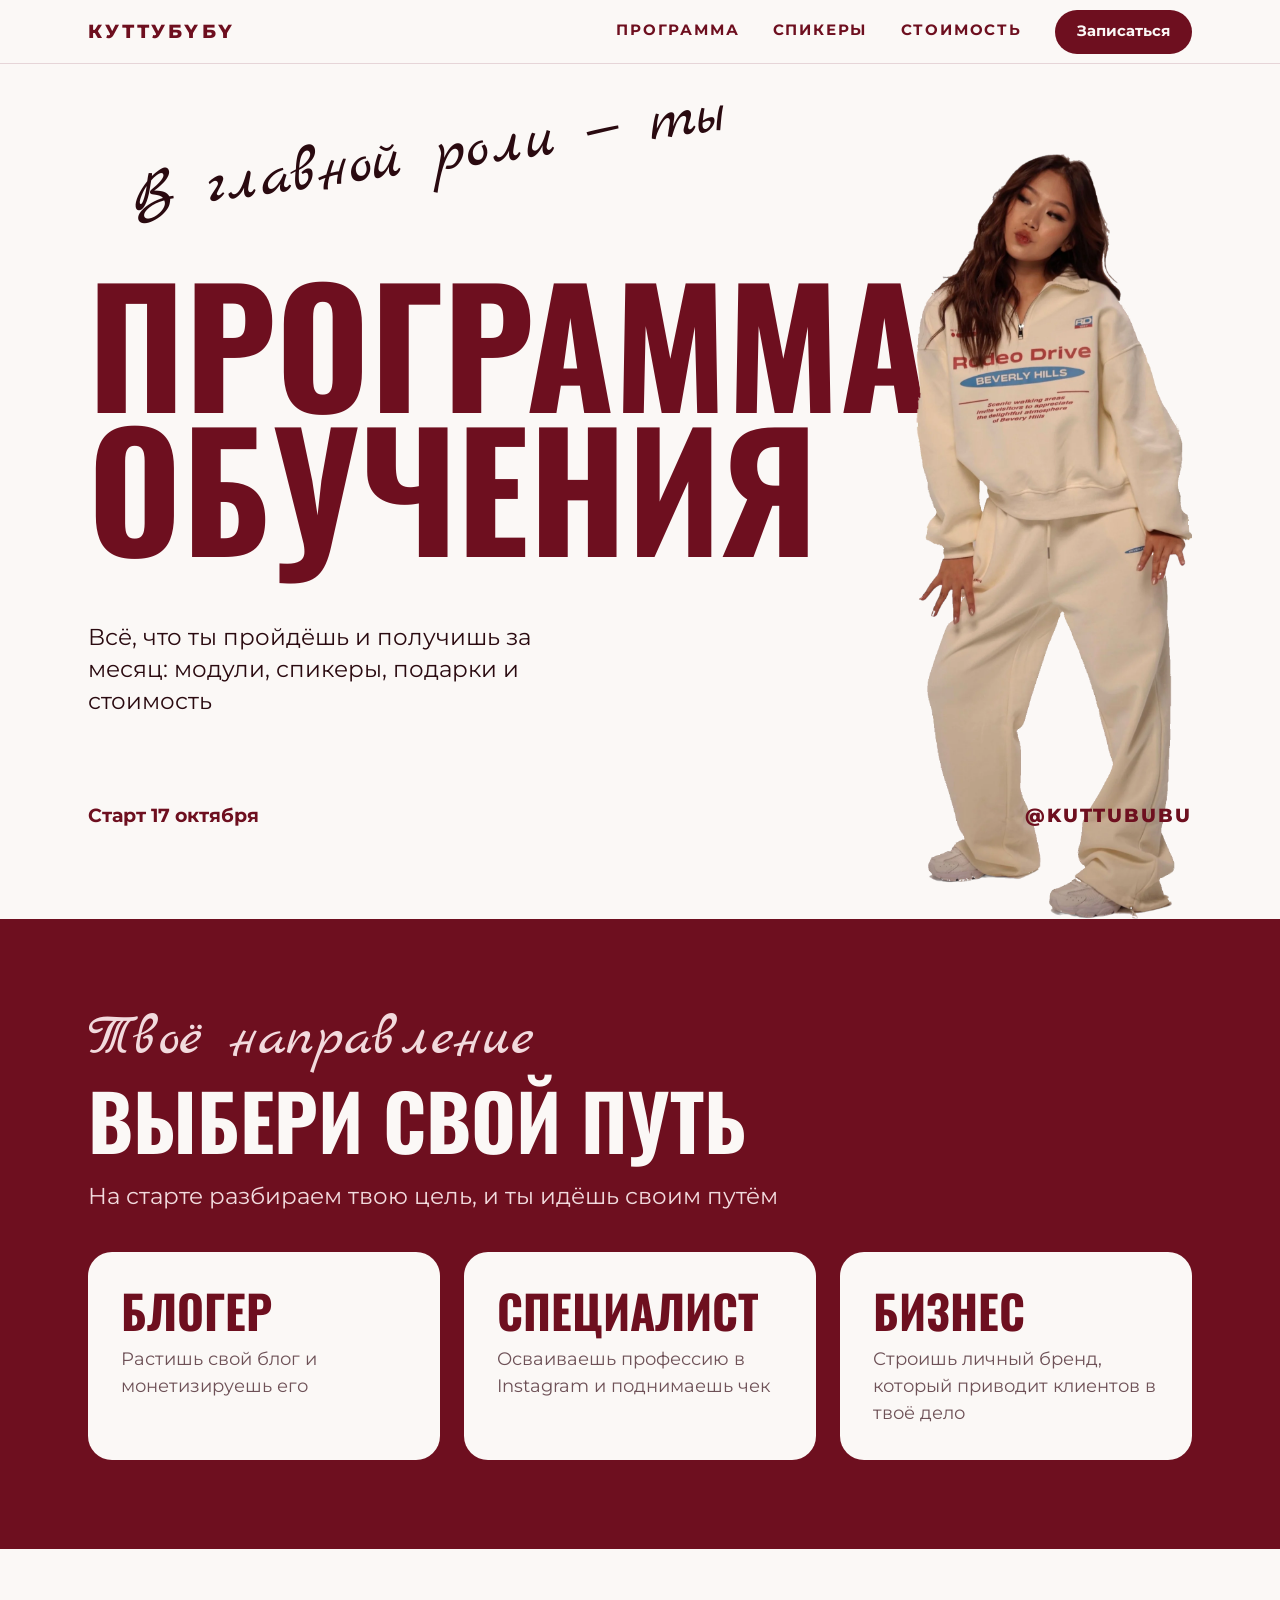
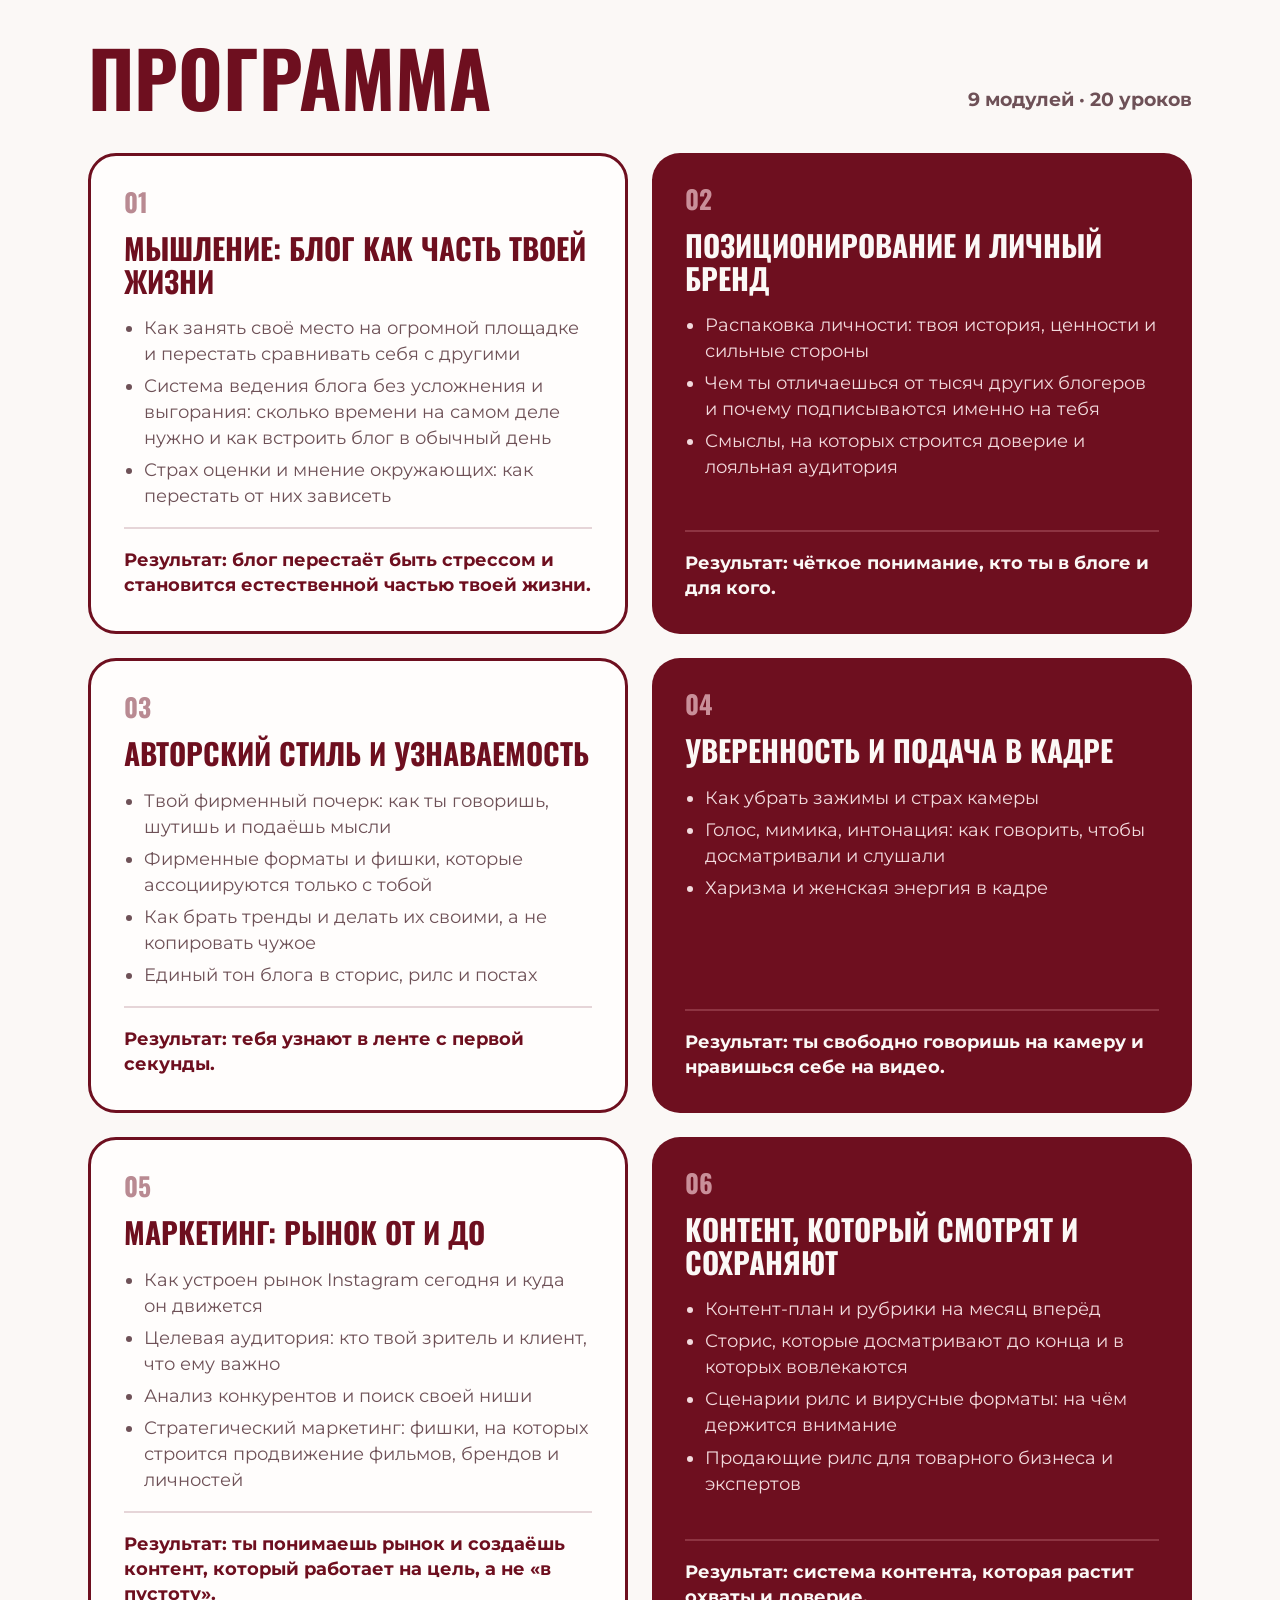
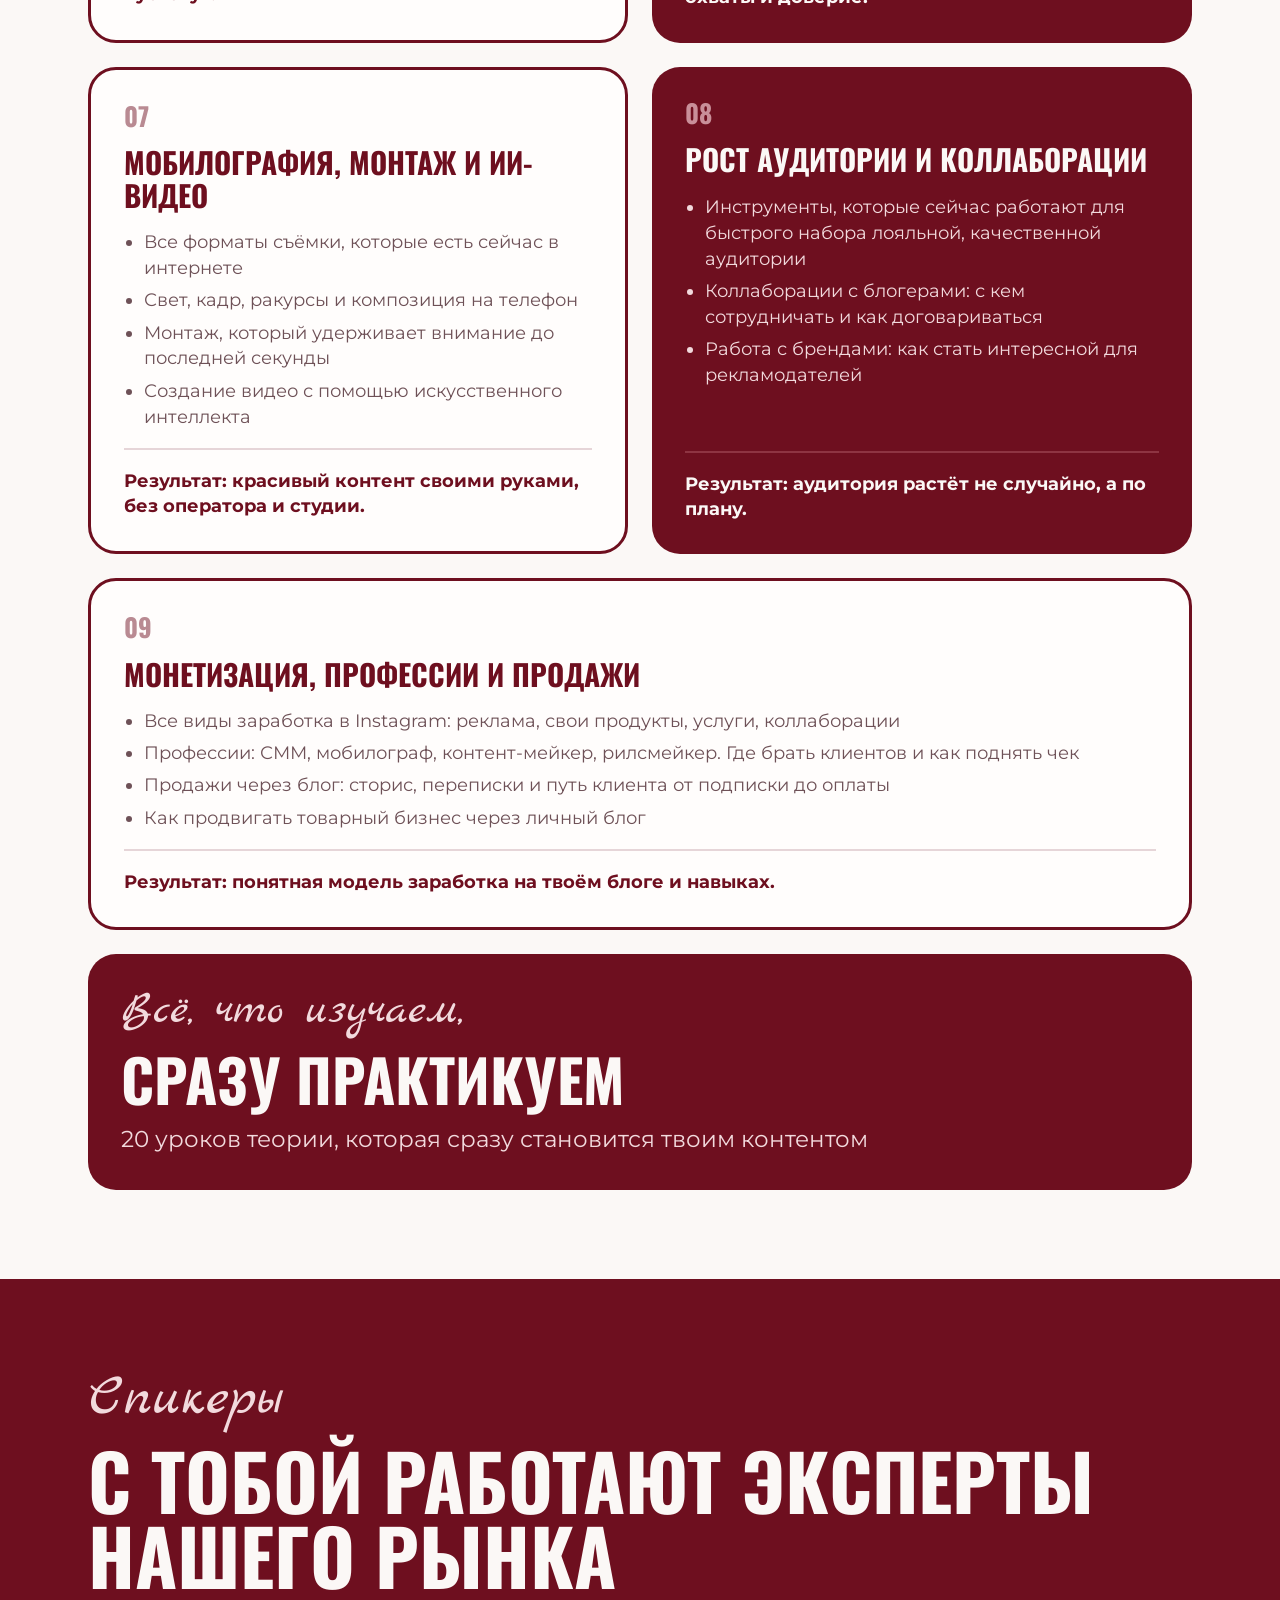
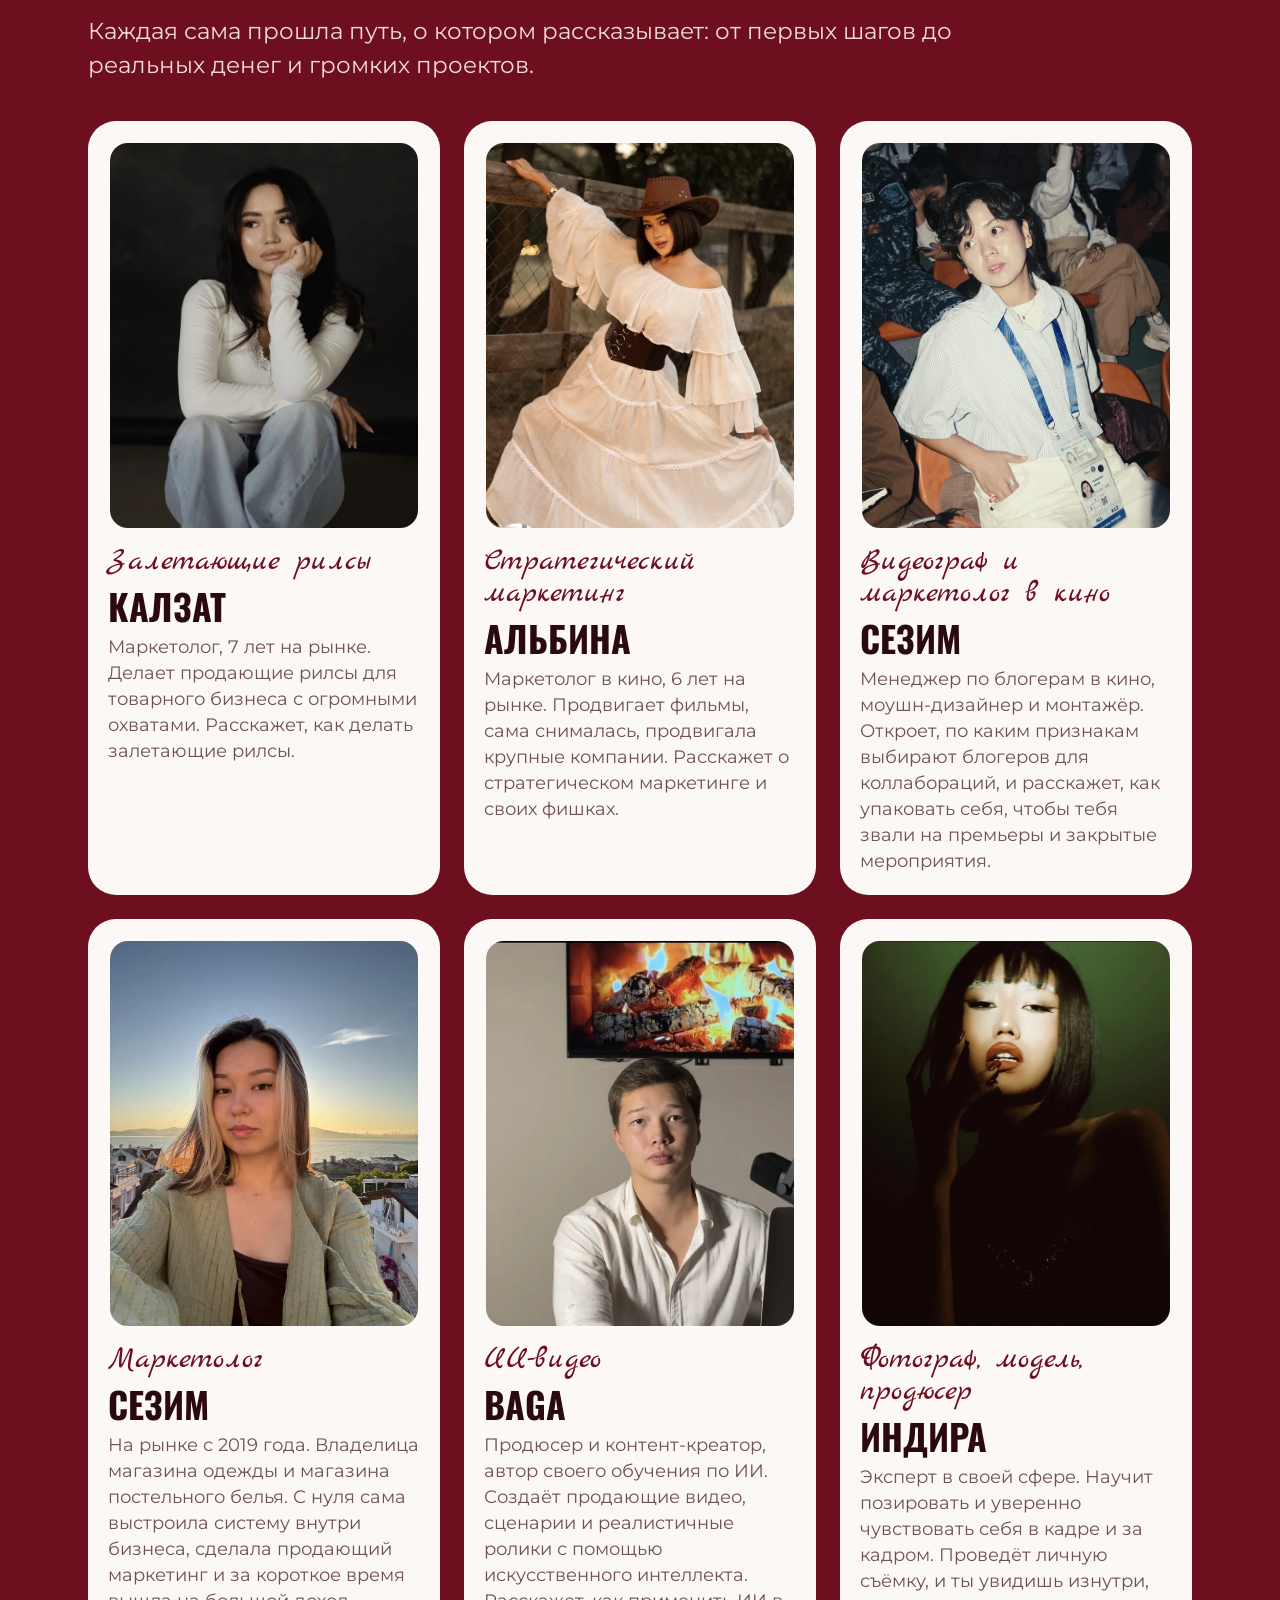
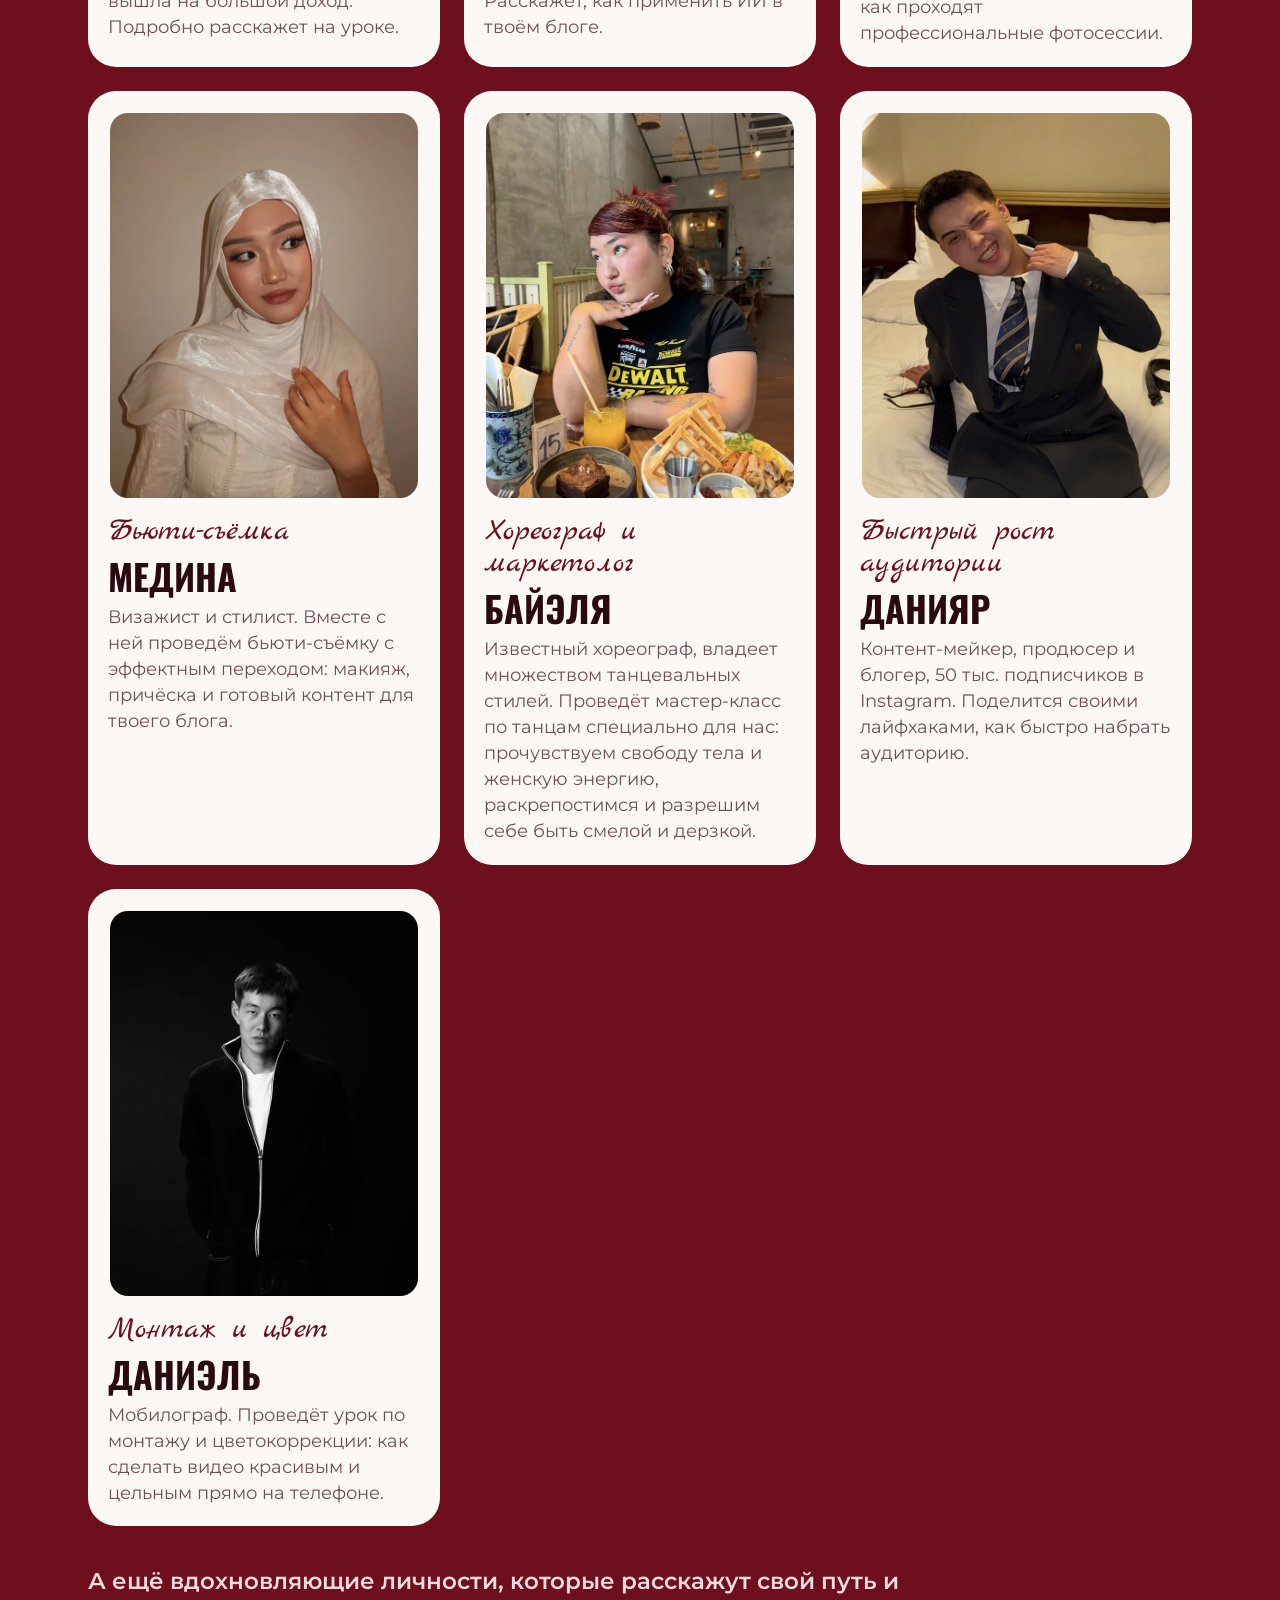
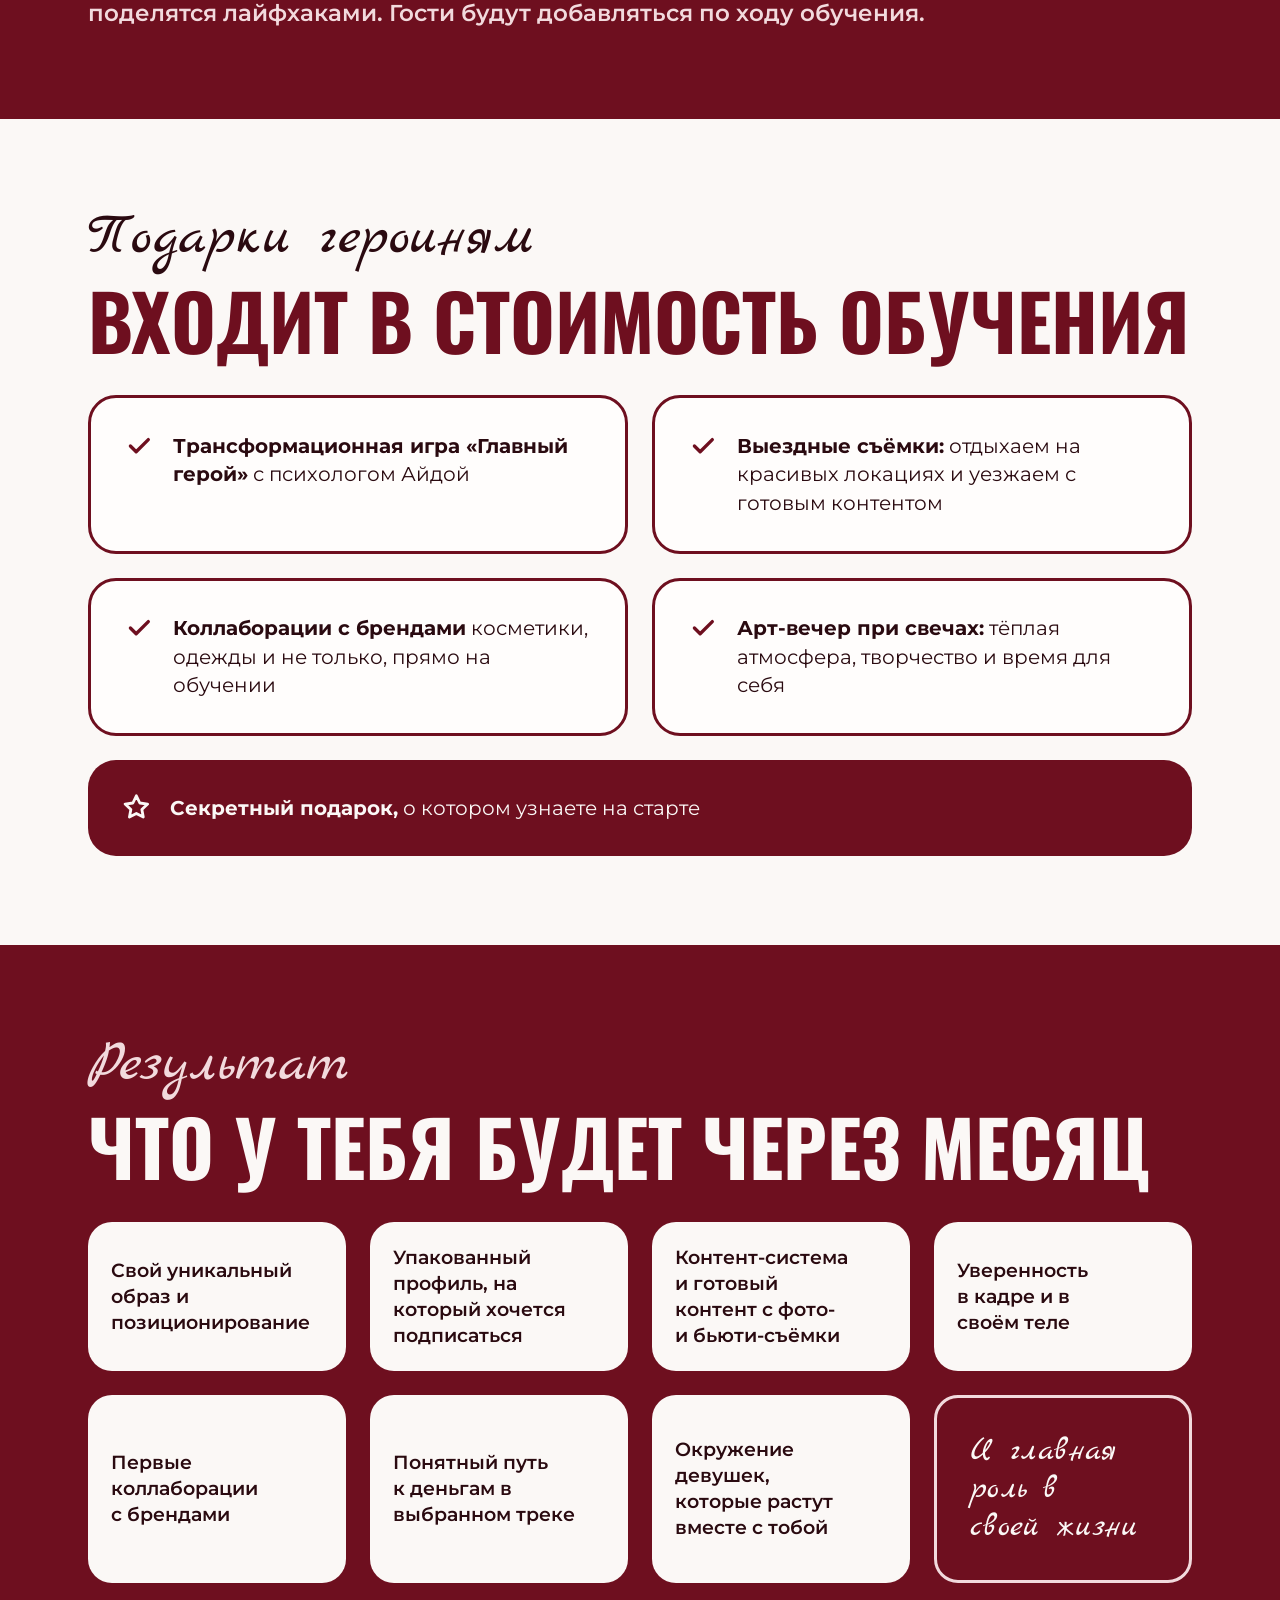
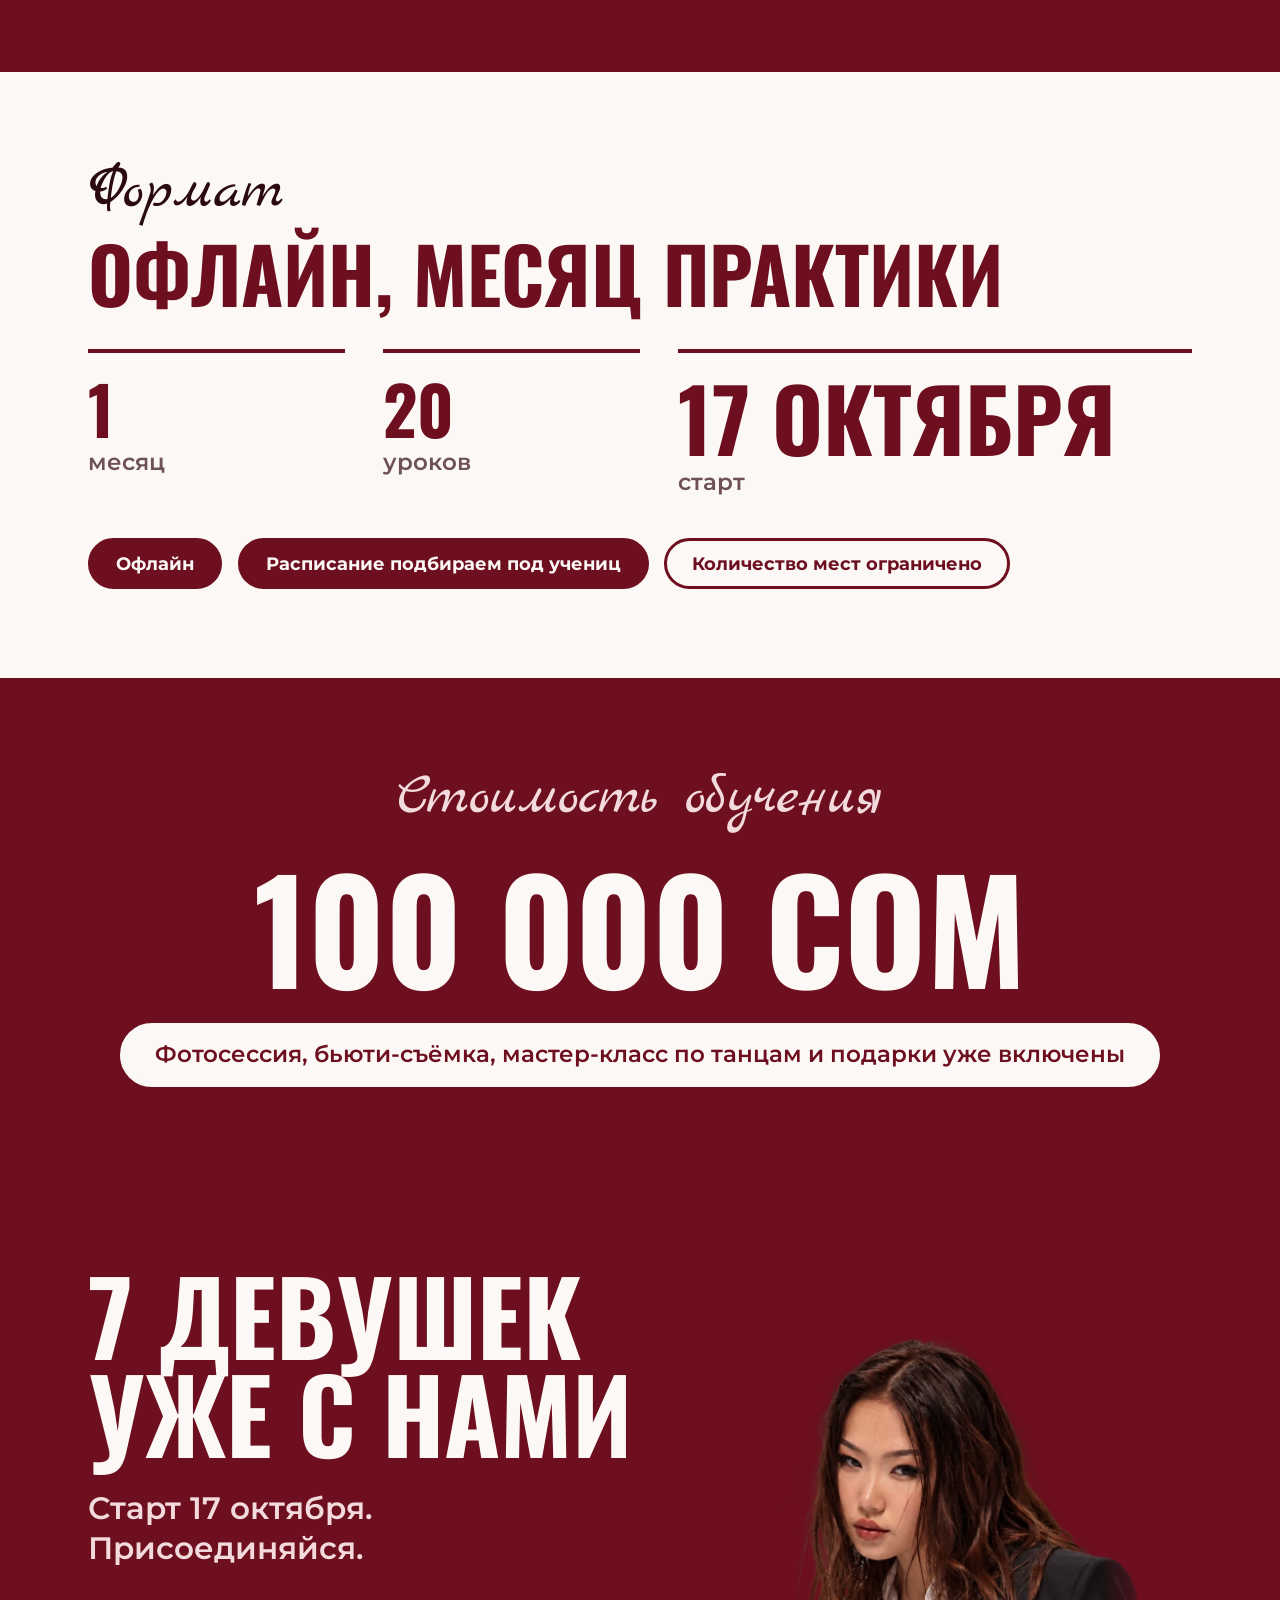
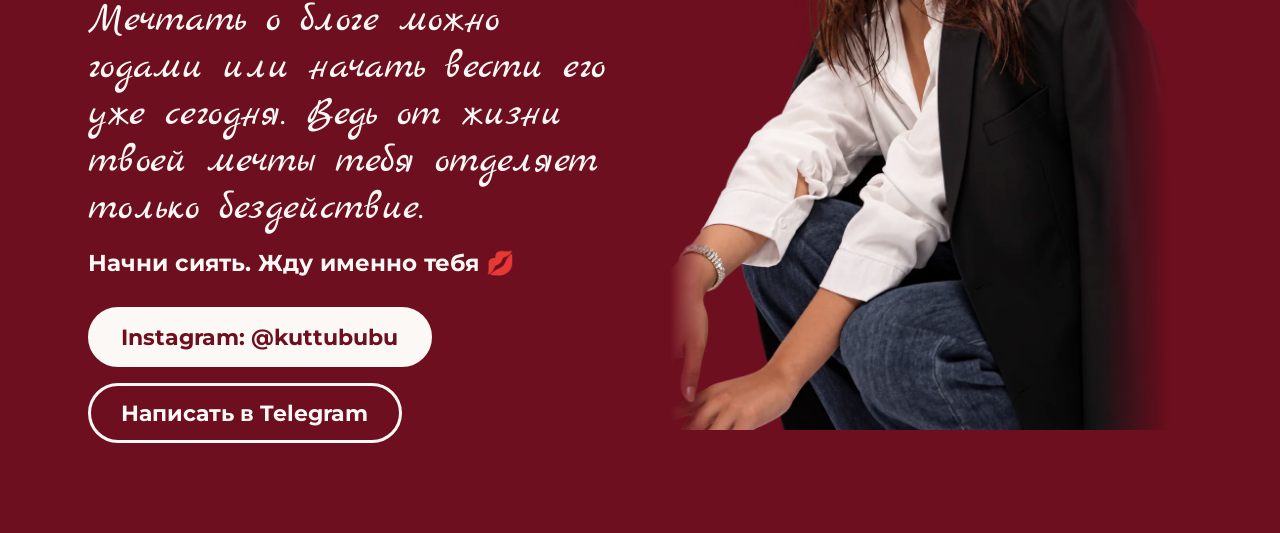
==== program.html @ 6beb6e9a "asd" ====
<!doctype html>
<html lang="ru">
<head>
<meta charset="utf-8">
<meta name="viewport" content="width=device-width, initial-scale=1">
<title>Программа обучения · В главной роли — ты</title>
<meta name="description" content="Программа обучения «В главной роли — ты»: 9 модулей, 20 уроков, спикеры, подарки и стоимость. Старт 17 октября.">
<meta property="og:type" content="website">
<meta property="og:title" content="Программа обучения · В главной роли — ты">
<meta property="og:description" content="Всё, что ты пройдёшь и получишь за месяц: модули, спикеры, подарки и стоимость.">
<meta property="og:image" content="assets/img/og-cover.jpg">
<meta name="theme-color" content="#6E0F1F">
<link rel="preconnect" href="https://fonts.googleapis.com">
<link rel="preconnect" href="https://fonts.gstatic.com" crossorigin>
<link rel="stylesheet" href="https://fonts.googleapis.com/css2?family=Marck+Script&family=Montserrat:wght@400..800&family=Oswald:wght@700&display=swap">
<link rel="stylesheet" href="assets/css/site.css">
</head>
<body>

<header class="site-header">
 <div class="wrap">
  <a class="logo" href="./">Куттубүбү</a>
  <nav class="nav" aria-label="Разделы">
   <a class="nav__link" href="#program">Программа</a>
   <a class="nav__link" href="#speakers">Спикеры</a>
   <a class="nav__link" href="#price">Стоимость</a>
   <a class="btn" href="https://t.me/kuttububu" target="_blank" rel="noopener">Записаться</a>
  </nav>
 </div>
</header>

<main>

<!-- 1. Обложка -->
<section class="block bg-milk cover" id="cover">
 <div class="wrap">
  <div class="cover__main">
   <p class="script cover__script cover__script--long" aria-hidden="true">В главной роли — ты</p>
   <h1 class="h-display cover__title">Программа<br>обучения</h1>
  </div>
  <figure class="photo photo--cutout cover__photo">
   <img src="assets/img/kuttububu-hero.webp" alt="Куттубүбү" fetchpriority="high">
   <span class="photo__ph">[Фото Куттубүбү без фона]</span>
  </figure>
  <p class="cover__lead">Всё, что ты пройдёшь и получишь за месяц: модули, спикеры, подарки и стоимость</p>
  <div class="cover__foot">
   <span>Старт 17 октября</span>
   <span>@KUTTUBUBU</span>
  </div>
 </div>
</section>

<!-- 2. Твоё направление -->
<section class="block bg-bordo reveal" id="tracks">
 <div class="wrap">
  <div class="head">
   <p class="script">Твоё направление</p>
   <h2 class="h2">Выбери свой путь</h2>
   <p class="lead soft">На старте разбираем твою цель, и ты идёшь своим путём</p>
  </div>
  <div class="tracks">
   <div class="card card--milk who track"><h3 class="h3">Блогер</h3><p>Растишь свой блог и монетизируешь его</p></div>
   <div class="card card--milk who track"><h3 class="h3">Специалист</h3><p>Осваиваешь профессию в Instagram и поднимаешь чек</p></div>
   <div class="card card--milk who track"><h3 class="h3">Бизнес</h3><p>Строишь личный бренд, который приводит клиентов в твоё дело</p></div>
  </div>
 </div>
</section>

<!-- 3. Программа -->
<section class="block bg-milk reveal" id="program">
 <div class="wrap">
  <div class="program-head">
   <h2 class="h2">Программа</h2>
   <p class="program-meta">9 модулей · 20 уроков</p>
  </div>
  <div class="modules">
   <article class="card card--line module">
    <p class="module__n">01</p>
    <h3 class="h3">Мышление: блог как часть твоей жизни</h3>
    <ul>
     <li>Как занять своё место на огромной площадке и перестать сравнивать себя с другими</li>
     <li>Система ведения блога без усложнения и выгорания: сколько времени на самом деле нужно и как встроить блог в обычный день</li>
     <li>Страх оценки и мнение окружающих: как перестать от них зависеть</li>
    </ul>
    <p class="module__res">Результат: блог перестаёт быть стрессом и становится естественной частью твоей жизни.</p>
   </article>
   <article class="card card--bordo module">
    <p class="module__n">02</p>
    <h3 class="h3">Позиционирование и личный бренд</h3>
    <ul>
     <li>Распаковка личности: твоя история, ценности и сильные стороны</li>
     <li>Чем ты отличаешься от тысяч других блогеров и почему подписываются именно на тебя</li>
     <li>Смыслы, на которых строится доверие и лояльная аудитория</li>
    </ul>
    <p class="module__res">Результат: чёткое понимание, кто ты в блоге и для кого.</p>
   </article>
   <article class="card card--line module">
    <p class="module__n">03</p>
    <h3 class="h3">Авторский стиль и узнаваемость</h3>
    <ul>
     <li>Твой фирменный почерк: как ты говоришь, шутишь и подаёшь мысли</li>
     <li>Фирменные форматы и фишки, которые ассоциируются только с тобой</li>
     <li>Как брать тренды и делать их своими, а не копировать чужое</li>
     <li>Единый тон блога в сторис, рилс и постах</li>
    </ul>
    <p class="module__res">Результат: тебя узнают в ленте с первой секунды.</p>
   </article>
   <article class="card card--bordo module">
    <p class="module__n">04</p>
    <h3 class="h3">Уверенность и подача в кадре</h3>
    <ul>
     <li>Как убрать зажимы и страх камеры</li>
     <li>Голос, мимика, интонация: как говорить, чтобы досматривали и слушали</li>
     <li>Харизма и женская энергия в кадре</li>
    </ul>
    <p class="module__res">Результат: ты свободно говоришь на камеру и нравишься себе на видео.</p>
   </article>
   <article class="card card--line module">
    <p class="module__n">05</p>
    <h3 class="h3">Маркетинг: рынок от и до</h3>
    <ul>
     <li>Как устроен рынок Instagram сегодня и куда он движется</li>
     <li>Целевая аудитория: кто твой зритель и клиент, что ему важно</li>
     <li>Анализ конкурентов и поиск своей ниши</li>
     <li>Стратегический маркетинг: фишки, на которых строится продвижение фильмов, брендов и личностей</li>
    </ul>
    <p class="module__res">Результат: ты понимаешь рынок и создаёшь контент, который работает на цель, а не «в пустоту».</p>
   </article>
   <article class="card card--bordo module">
    <p class="module__n">06</p>
    <h3 class="h3">Контент, который смотрят и сохраняют</h3>
    <ul>
     <li>Контент-план и рубрики на месяц вперёд</li>
     <li>Сторис, которые досматривают до конца и в которых вовлекаются</li>
     <li>Сценарии рилс и вирусные форматы: на чём держится внимание</li>
     <li>Продающие рилс для товарного бизнеса и экспертов</li>
    </ul>
    <p class="module__res">Результат: система контента, которая растит охваты и доверие.</p>
   </article>
   <article class="card card--line module">
    <p class="module__n">07</p>
    <h3 class="h3">Мобилография, монтаж и ИИ-видео</h3>
    <ul>
     <li>Все форматы съёмки, которые есть сейчас в интернете</li>
     <li>Свет, кадр, ракурсы и композиция на телефон</li>
     <li>Монтаж, который удерживает внимание до последней секунды</li>
     <li>Создание видео с помощью искусственного интеллекта</li>
    </ul>
    <p class="module__res">Результат: красивый контент своими руками, без оператора и студии.</p>
   </article>
   <article class="card card--bordo module">
    <p class="module__n">08</p>
    <h3 class="h3">Рост аудитории и коллаборации</h3>
    <ul>
     <li>Инструменты, которые сейчас работают для быстрого набора лояльной, качественной аудитории</li>
     <li>Коллаборации с блогерами: с кем сотрудничать и как договариваться</li>
     <li>Работа с брендами: как стать интересной для рекламодателей</li>
    </ul>
    <p class="module__res">Результат: аудитория растёт не случайно, а по плану.</p>
   </article>
   <article class="card card--line module module--wide">
    <p class="module__n">09</p>
    <h3 class="h3">Монетизация, профессии и продажи</h3>
    <ul>
     <li>Все виды заработка в Instagram: реклама, свои продукты, услуги, коллаборации</li>
     <li>Профессии: СММ, мобилограф, контент-мейкер, рилсмейкер. Где брать клиентов и как поднять чек</li>
     <li>Продажи через блог: сторис, переписки и путь клиента от подписки до оплаты</li>
     <li>Как продвигать товарный бизнес через личный блог</li>
    </ul>
    <p class="module__res">Результат: понятная модель заработка на твоём блоге и навыках.</p>
   </article>
   <div class="card card--bordo practice">
    <p class="script">Всё, что изучаем,</p>
    <h3 class="h3">сразу практикуем</h3>
    <p class="lead">20 уроков теории, которая сразу становится твоим контентом</p>
   </div>
  </div>
 </div>
</section>

<!-- 4. Спикеры -->
<section class="block bg-bordo reveal" id="speakers">
 <div class="wrap">
  <div class="head">
   <p class="script">Спикеры</p>
   <h2 class="h2">С тобой работают эксперты нашего рынка</h2>
   <p class="lead soft">Каждая сама прошла путь, о котором рассказывает: от первых шагов до реальных денег и громких проектов.</p>
  </div>
  <div class="speakers" role="list">
   <article class="card--milk speaker" role="listitem">
    <figure class="photo"><img src="assets/img/speaker-kalzat.webp" alt="Калзат" loading="lazy"><span class="photo__ph">[Фото: Калзат]</span></figure>
    <p class="script">Залетающие рилсы</p>
    <h3 class="h3">Калзат</h3>
    <p>Маркетолог, 7 лет на рынке. Делает продающие рилсы для товарного бизнеса с огромными охватами. Расскажет, как делать залетающие рилсы.</p>
   </article>
   <article class="card--milk speaker" role="listitem">
    <figure class="photo"><img src="assets/img/speaker-albina.webp" alt="Альбина" loading="lazy"><span class="photo__ph">[Фото: Альбина]</span></figure>
    <p class="script">Стратегический маркетинг</p>
    <h3 class="h3">Альбина</h3>
    <p>Маркетолог в кино, 6 лет на рынке. Продвигает фильмы, сама снималась, продвигала крупные компании. Расскажет о стратегическом маркетинге и своих фишках.</p>
   </article>
   <article class="card--milk speaker" role="listitem">
    <figure class="photo"><img src="assets/img/speaker-sezim-video.webp" alt="Сезим, видеограф" loading="lazy"><span class="photo__ph">[Фото: Сезим, видеограф]</span></figure>
    <p class="script">Видеограф и маркетолог в кино</p>
    <h3 class="h3">Сезим</h3>
    <p>Менеджер по блогерам в кино, моушн-дизайнер и монтажёр. Откроет, по каким признакам выбирают блогеров для коллабораций, и расскажет, как упаковать себя, чтобы тебя звали на премьеры и закрытые мероприятия.</p>
   </article>
   <article class="card--milk speaker" role="listitem">
    <figure class="photo"><img src="assets/img/speaker-sezim-marketing.webp" alt="Сезим, маркетолог" loading="lazy"><span class="photo__ph">[Фото: Сезим, маркетолог]</span></figure>
    <p class="script">Маркетолог</p>
    <h3 class="h3">Сезим</h3>
    <p>На рынке с 2019 года. Владелица магазина одежды и магазина постельного белья. С нуля сама выстроила систему внутри бизнеса, сделала продающий маркетинг и за короткое время вышла на большой доход. Подробно расскажет на уроке.</p>
   </article>
   <article class="card--milk speaker" role="listitem">
    <figure class="photo photo--baga"><img src="assets/img/speaker-baga.webp" alt="BAGA" loading="lazy"><span class="photo__ph">[Фото: BAGA]</span></figure>
    <p class="script">ИИ-видео</p>
    <h3 class="h3">BAGA</h3>
    <p>Продюсер и контент-креатор, автор своего обучения по ИИ. Создаёт продающие видео, сценарии и реалистичные ролики с помощью искусственного интеллекта. Расскажет, как применить ИИ в твоём блоге.</p>
   </article>
   <article class="card--milk speaker" role="listitem">
    <figure class="photo"><img src="assets/img/speaker-indira.webp" alt="Индира" loading="lazy"><span class="photo__ph">[Фото: Индира]</span></figure>
    <p class="script">Фотограф, модель, продюсер</p>
    <h3 class="h3">Индира</h3>
    <p>Эксперт в своей сфере. Научит позировать и уверенно чувствовать себя в кадре и за кадром. Проведёт личную съёмку, и ты увидишь изнутри, как проходят профессиональные фотосессии.</p>
   </article>
   <article class="card--milk speaker" role="listitem">
    <figure class="photo"><img src="assets/img/speaker-medina.webp" alt="Медина" loading="lazy"><span class="photo__ph">[Фото: Медина]</span></figure>
    <p class="script">Бьюти-съёмка</p>
    <h3 class="h3">Медина</h3>
    <p>Визажист и стилист. Вместе с ней проведём бьюти-съёмку с эффектным переходом: макияж, причёска и готовый контент для твоего блога.</p>
   </article>
   <article class="card--milk speaker" role="listitem">
    <figure class="photo"><img src="assets/img/speaker-bayelya.webp" alt="Байэля" loading="lazy"><span class="photo__ph">[Фото: Байэля]</span></figure>
    <p class="script">Хореограф и маркетолог</p>
    <h3 class="h3">Байэля</h3>
    <p>Известный хореограф, владеет множеством танцевальных стилей. Проведёт мастер-класс по танцам специально для нас: прочувствуем свободу тела и женскую энергию, раскрепостимся и разрешим себе быть смелой и дерзкой.</p>
   </article>
   <article class="card--milk speaker" role="listitem">
    <figure class="photo"><img src="assets/img/speaker-daniyar.webp" alt="Данияр" loading="lazy"><span class="photo__ph">[Фото: Данияр]</span></figure>
    <p class="script">Быстрый рост аудитории</p>
    <h3 class="h3">Данияр</h3>
    <p>Контент-мейкер, продюсер и блогер, 50 тыс. подписчиков в Instagram. Поделится своими лайфхаками, как быстро набрать аудиторию.</p>
   </article>
   <article class="card--milk speaker" role="listitem">
    <figure class="photo"><img src="assets/img/speaker-daniel.webp" alt="Даниэль" loading="lazy"><span class="photo__ph">[Фото: Даниэль]</span></figure>
    <p class="script">Монтаж и цвет</p>
    <h3 class="h3">Даниэль</h3>
    <p>Мобилограф. Проведёт урок по монтажу и цветокоррекции: как сделать видео красивым и цельным прямо на телефоне.</p>
   </article>
  </div>
  <p class="speakers-note soft">А ещё вдохновляющие личности, которые расскажут свой путь и поделятся лайфхаками. Гости будут добавляться по ходу обучения.</p>
 </div>
</section>

<!-- 5. Подарки -->
<section class="block bg-milk reveal" id="gifts">
 <div class="wrap">
  <div class="head">
   <p class="script script--ink">Подарки героиням</p>
   <h2 class="h2">Входит в стоимость обучения</h2>
  </div>
  <ul class="gifts" role="list">
   <li class="card card--line gift"><svg viewBox="0 0 24 24" fill="none" stroke="#6E0F1F" stroke-width="2.6" stroke-linecap="round" stroke-linejoin="round" aria-hidden="true"><path d="m5 12.5 4.5 4.5L19 7.5"/></svg><p><b>Трансформационная игра «Главный герой»</b> с психологом Айдой</p></li>
   <li class="card card--line gift"><svg viewBox="0 0 24 24" fill="none" stroke="#6E0F1F" stroke-width="2.6" stroke-linecap="round" stroke-linejoin="round" aria-hidden="true"><path d="m5 12.5 4.5 4.5L19 7.5"/></svg><p><b>Выездные съёмки:</b> отдыхаем на красивых локациях и уезжаем с готовым контентом</p></li>
   <li class="card card--line gift"><svg viewBox="0 0 24 24" fill="none" stroke="#6E0F1F" stroke-width="2.6" stroke-linecap="round" stroke-linejoin="round" aria-hidden="true"><path d="m5 12.5 4.5 4.5L19 7.5"/></svg><p><b>Коллаборации с брендами</b> косметики, одежды и не только, прямо на обучении</p></li>
   <li class="card card--line gift"><svg viewBox="0 0 24 24" fill="none" stroke="#6E0F1F" stroke-width="2.6" stroke-linecap="round" stroke-linejoin="round" aria-hidden="true"><path d="m5 12.5 4.5 4.5L19 7.5"/></svg><p><b>Арт-вечер при свечах:</b> тёплая атмосфера, творчество и время для себя</p></li>
   <li class="card card--bordo gift gift--secret"><svg viewBox="0 0 24 24" fill="none" stroke="#FBF8F6" stroke-width="2.2" stroke-linejoin="round" aria-hidden="true"><path d="M12 3l2.7 5.6 6.1.8-4.5 4.2 1.1 6L12 16.8 6.6 19.6l1.1-6L3.2 9.4l6.1-.8z"/></svg><p><b>Секретный подарок,</b> о котором узнаете на старте</p></li>
  </ul>
 </div>
</section>

<!-- 6. Результат -->
<section class="block bg-bordo reveal" id="result">
 <div class="wrap">
  <div class="head">
   <p class="script">Результат</p>
   <h2 class="h2">Что у тебя будет через месяц</h2>
  </div>
  <div class="results">
   <div class="card card--milk result"><p>Свой уникальный образ и позиционирование</p></div>
   <div class="card card--milk result"><p>Упакованный профиль, на который хочется подписаться</p></div>
   <div class="card card--milk result"><p>Контент-система и готовый контент с фото- и бьюти-съёмки</p></div>
   <div class="card card--milk result"><p>Уверенность в кадре и в своём теле</p></div>
   <div class="card card--milk result"><p>Первые коллаборации с брендами</p></div>
   <div class="card card--milk result"><p>Понятный путь к деньгам в выбранном треке</p></div>
   <div class="card card--milk result"><p>Окружение девушек, которые растут вместе с тобой</p></div>
   <div class="card card--rose-line result--note"><p>И главная роль в своей жизни</p></div>
  </div>
 </div>
</section>

<!-- 7. Формат -->
<section class="block bg-milk reveal" id="format">
 <div class="wrap">
  <div class="head">
   <p class="script script--ink">Формат</p>
   <h2 class="h2">Офлайн, месяц практики</h2>
  </div>
  <div class="stats">
   <div class="stat"><p class="num">1</p><p>месяц</p></div>
   <div class="stat"><p class="num">20</p><p>уроков</p></div>
   <div class="stat stat--wide"><p class="num">17 октября</p><p>старт</p></div>
  </div>
  <div class="pills">
   <span class="pill">Офлайн</span>
   <span class="pill">Расписание подбираем под учениц</span>
   <span class="pill pill--outline">Количество мест ограничено</span>
  </div>
 </div>
</section>

<!-- 8. Стоимость -->
<section class="block bg-bordo reveal" id="price">
 <div class="wrap price">
  <p class="script">Стоимость обучения</p>
  <h2 class="num">100 000 сом</h2>
  <p class="pill pill--light">Фотосессия, бьюти-съёмка, мастер-класс по танцам и подарки уже включены</p>
 </div>
</section>


<!-- 9. Финал -->
<section class="block bg-bordo reveal" id="final">
 <div class="wrap final">
  <div class="final__body">
   <h2 class="h2 final__title">7 девушек<br>уже с нами</h2>
   <p class="final__sub">Старт 17 октября. Присоединяйся.</p>
   <p class="final__script">Мечтать о блоге можно годами или начать вести его уже сегодня. Ведь от жизни твоей мечты тебя отделяет только бездействие.</p>
   <p class="final__cta">Начни сиять. Жду именно тебя 💋</p>
   <div class="final__links">
    <a class="pill pill--light" href="https://instagram.com/kuttububu" target="_blank" rel="noopener">Instagram: @kuttububu</a>
    <a class="pill pill--ghost" href="https://t.me/kuttububu" target="_blank" rel="noopener">Написать в Telegram</a>
   </div>
  </div>
  <figure class="photo photo--cutout photo--on-bordo final__photo">
   <img src="assets/img/kuttububu-final.webp" alt="Куттубүбү" loading="lazy">
   <span class="photo__ph">[Фото Куттубүбү без фона]</span>
  </figure>
 </div>
</section>

</main>

<script src="assets/js/site.js"></script>
</body>
</html>
---- assets/css/site.css ----
:root{
 --bordo:#6E0F1F;
 --ink:#2A0A10;
 --milk:#FBF8F6;
 --card:#FFFDFC;
 --rose:#F2DADD;
 --muted:#6E5157;
 --num:#B98A92;
 --num-dark:#C98F99;
 --line:#E6D5D8;
 --line-dark:#8E3442;
 --ph:#EBDDDF;

 --f-head:'Oswald','Arial Narrow',sans-serif;
 --f-body:'Montserrat',Arial,sans-serif;
 --f-script:'Marck Script','Brush Script MT',cursive;

 --header:64px;
 --pad-x:clamp(20px,5vw,48px);
 --pad-y:clamp(48px,7vw,96px);
 --gap:clamp(14px,2vw,24px);
 --head-gap:clamp(20px,3vw,40px);
 --r:28px;
 --r-sm:24px;

 --fs-body:clamp(16px,1.4vw,20px);
 --fs-lead:clamp(18px,1.8vw,26px);
 --fs-small:clamp(14px,1.1vw,16px);
 --fs-h2:clamp(36px,6vw,96px);
 --fs-h3:clamp(22px,2.3vw,34px);
 --fs-script:clamp(32px,4.5vw,72px);
 --fs-num:clamp(48px,11vw,200px);
}

*,*::before,*::after{box-sizing:border-box;margin:0;padding:0}
html{scroll-behavior:smooth;scroll-padding-top:72px;-webkit-text-size-adjust:100%}
body{background:var(--milk);color:var(--ink);font-family:var(--f-body);font-size:var(--fs-body);line-height:1.5;padding-top:var(--header);overflow-x:hidden}
@supports (overflow:clip){body{overflow-x:clip}}
img{display:block;max-width:100%}
a{color:inherit}
ul{padding-left:1.1em}
li{margin:0 0 .35em}
li:last-child{margin-bottom:0}
h1,h2,h3{font-weight:700}
b{font-weight:700}

:focus-visible{outline:3px solid var(--bordo);outline-offset:3px;border-radius:6px}
.bg-bordo :focus-visible{outline-color:var(--milk)}

/* ---------- Блоки ---------- */
.block{position:relative;width:100%;padding-block:var(--pad-y)}
.bg-milk{background:var(--milk);color:var(--ink)}
.bg-bordo{background:var(--bordo);color:var(--milk)}
.wrap{max-width:1200px;margin:0 auto;padding-inline:var(--pad-x)}

/* ---------- Типографика ---------- */
.h-display{font-family:var(--f-head);font-weight:700;text-transform:uppercase;line-height:.9;font-size:clamp(56px,13vw,200px);color:var(--bordo)}
.h2{font-family:var(--f-head);font-weight:700;text-transform:uppercase;line-height:.98;font-size:var(--fs-h2);overflow-wrap:break-word}
.bg-milk .h2{color:var(--bordo)}
.bg-bordo .h2{color:var(--milk)}
.h3{font-family:var(--f-head);font-weight:700;text-transform:uppercase;line-height:1.1;font-size:var(--fs-h3)}
.script{font-family:var(--f-script);font-weight:400;line-height:1.05;font-size:var(--fs-script)}
.bg-bordo .script{color:var(--rose)}
.bg-milk .script{color:var(--bordo)}
.script--ink{color:var(--ink)!important}
.bg-milk .card--bordo .script{color:var(--rose)}
.num{font-family:var(--f-head);font-weight:700;line-height:.95;font-size:var(--fs-num);white-space:nowrap;text-transform:uppercase}
.lead{font-size:var(--fs-lead);line-height:1.45;max-width:62ch}
.text{max-width:62ch}
.lead--strong{font-weight:600}
.muted{color:var(--muted)}
.bg-bordo .soft{color:var(--rose)}

.head{display:flex;flex-direction:column;gap:clamp(6px,1vw,14px);margin-bottom:var(--head-gap)}
.head .lead{margin-top:clamp(4px,.8vw,10px)}
.head--flush{margin-bottom:0}
.stack{display:flex;flex-direction:column;gap:var(--head-gap)}

/* ---------- Пилюли ---------- */
.pills{display:flex;flex-wrap:wrap;gap:clamp(10px,1.2vw,16px)}
.pill{display:inline-block;max-width:100%;font-weight:700;font-size:clamp(15px,1.4vw,22px);line-height:1.3;padding:.6em 1.4em;border-radius:999px;border:3px solid var(--bordo);background:var(--bordo);color:var(--milk);text-decoration:none}
.pill--outline{background:transparent;color:var(--bordo)}
.pill--light{background:var(--milk);color:var(--bordo);border-color:var(--milk)}

/* ---------- Карточки ---------- */
.card{border-radius:var(--r);padding:clamp(22px,2.6vw,40px)}
.card--line{background:var(--card);border:3px solid var(--bordo);color:var(--ink)}
.card--bordo{background:var(--bordo);color:var(--milk)}
.card--milk{background:var(--milk);color:var(--ink)}
.card--rose-line{border:3px solid var(--rose);color:var(--milk)}

.grid{display:grid;gap:var(--gap)}
.grid-3{grid-template-columns:1fr}
@media (min-width:600px){.grid-3{grid-template-columns:repeat(2,minmax(0,1fr))}}
@media (min-width:1024px){.grid-3{grid-template-columns:repeat(3,minmax(0,1fr))}}
.grid-4{grid-template-columns:1fr}
@media (min-width:600px){.grid-4{grid-template-columns:repeat(2,minmax(0,1fr))}}
@media (min-width:1024px){.grid-4{grid-template-columns:repeat(4,minmax(0,1fr))}}
@media (min-width:600px){.grid-4 .pain--note{grid-column:span 2}}

/* ---------- Фото ---------- */
.photo{position:relative;overflow:hidden;border-radius:var(--r);background:var(--ph);border:2px dashed var(--num)}
.photo img{position:absolute;inset:0;width:100%;height:100%;object-fit:cover;opacity:0;transition:opacity .4s ease}
.photo__ph{position:absolute;inset:0;display:flex;align-items:center;justify-content:center;padding:16px;text-align:center;font-size:var(--fs-small);font-weight:600;color:var(--muted)}
.photo.is-loaded{border-color:transparent;background:none}
.photo.is-loaded img{opacity:1}
.photo.is-loaded .photo__ph{display:none}
.photo--on-bordo{background:var(--line-dark);border-color:var(--num-dark)}
.photo--on-bordo .photo__ph{color:var(--rose)}
/* фото без фона: без рамки и подложки после загрузки, фигура целиком */
.photo--cutout{border-radius:var(--r)}
.photo--cutout.is-loaded{border:0;border-radius:0;overflow:visible}
.photo--cutout img{object-fit:contain;object-position:center bottom}

/* ---------- Шапка ---------- */
.site-header{position:fixed;inset:0 0 auto 0;z-index:50;height:var(--header);background:var(--milk);border-bottom:1px solid var(--line)}
.site-header .wrap{height:100%;display:flex;align-items:center;justify-content:space-between;gap:24px}
.logo{font-weight:800;font-size:clamp(16px,1.5vw,20px);letter-spacing:.16em;text-transform:uppercase;color:var(--bordo);text-decoration:none}
.nav{display:flex;align-items:center;gap:clamp(20px,2.6vw,40px)}
.nav__link{display:none;font-weight:700;font-size:15px;letter-spacing:.12em;text-transform:uppercase;color:var(--bordo);text-decoration:none;padding:6px 0;border-bottom:2px solid transparent}
.nav__link:hover{border-bottom-color:var(--bordo)}
.btn{display:inline-flex;align-items:center;justify-content:center;min-height:44px;padding:0 22px;border-radius:999px;background:var(--bordo);color:var(--milk);font-weight:700;font-size:15px;text-decoration:none;transition:background .2s}
.btn:hover{background:var(--ink)}
@media (min-width:900px){.nav__link{display:inline-block}}

/* ---------- 1. Обложка ---------- */
.cover{min-height:calc(100svh - var(--header));display:flex;overflow:hidden}
.cover > .wrap{flex:1;width:100%;display:flex;flex-direction:column;align-items:center;text-align:center;gap:clamp(18px,3vw,32px)}
.cover__title{position:relative;z-index:2}
.cover__dash{font-size:.5em;vertical-align:.38em}
.cover__script{color:var(--ink)!important;font-size:clamp(40px,7vw,140px);line-height:1}
.cover__photo{position:relative;z-index:3;width:70vw;max-width:460px;aspect-ratio:600/930;margin-top:-40px}
@media (max-width:1023.98px){.cover__photo.is-loaded{margin-top:calc(clamp(56px,13vw,200px) * -1.75 - clamp(18px,3vw,32px))}}
.cover__photo:not(.is-loaded){z-index:1}
.cover__lead{font-size:var(--fs-lead);line-height:1.4;max-width:34ch;color:var(--ink);position:relative;z-index:4}
.cover__foot{display:flex;flex-direction:column;align-items:center;gap:6px;font-weight:700;font-size:clamp(16px,1.5vw,22px);color:var(--bordo);position:relative;z-index:4}
.cover__foot span:last-child{font-weight:800;letter-spacing:.1em}
@media (min-width:1024px){
 .cover > .wrap{align-items:stretch;text-align:left;justify-content:space-between;position:relative}
 .cover__title{font-size:clamp(56px,13vw,160px)}
 .cover__main{position:relative;margin-top:auto;padding-top:clamp(60px,9vw,140px)}
 .cover__script{position:absolute;z-index:4;left:30%;top:clamp(0px,1vw,20px);transform:rotate(-8deg);transform-origin:left center;white-space:nowrap}
 .cover__photo{position:absolute;margin:0;right:var(--pad-x);top:0;bottom:calc(-1 * var(--pad-y));width:40%;max-width:none;aspect-ratio:auto;border-bottom-left-radius:0;border-bottom-right-radius:0}
 .cover__photo img{object-position:right bottom}
 .cover__lead{margin-top:clamp(24px,2.5vw,40px);max-width:30ch}
 .cover__foot{flex-direction:row;justify-content:space-between;margin-top:clamp(32px,4vw,64px)}
}

/* ---------- 3. Знакомо? ---------- */
.pain{display:flex;align-items:flex-start;font-weight:600;font-size:clamp(17px,1.6vw,24px);line-height:1.35}
.pain--note{align-items:center;font-family:var(--f-script);font-weight:400;font-size:clamp(28px,2.6vw,40px);line-height:1.15;color:var(--bordo);background:var(--milk)}

/* ---------- 4. Для кого / треки ---------- */
.who{display:flex;flex-direction:column;gap:10px;border-radius:var(--r-sm)}
.who .h3{color:var(--bordo);overflow-wrap:anywhere;hyphens:auto}
.who p{color:var(--muted)}
.tracks{display:grid;gap:var(--gap);grid-template-columns:1fr}
@media (min-width:900px){.tracks{grid-template-columns:repeat(3,minmax(0,1fr))}}
.track .h3{font-size:clamp(30px,3.6vw,56px)}

/* ---------- 5. Не для всех ---------- */
.callout{display:flex;flex-direction:column;gap:clamp(10px,1.4vw,18px)}
.callout .script{font-size:clamp(28px,3.4vw,52px)}

/* ---------- 6. Обо мне ---------- */
.about{display:grid;gap:clamp(28px,5vw,72px);align-items:center}
.about__photo{width:100%;max-width:420px;margin-inline:auto;aspect-ratio:600/824}
.about__photo img{object-position:center 30%}
.about__body{display:flex;flex-direction:column;gap:clamp(16px,2vw,24px)}
.roles{font-weight:700;letter-spacing:.04em;font-size:clamp(16px,1.5vw,22px)}
.roles span{white-space:nowrap}
.about__list{color:var(--muted);font-size:var(--fs-body)}
@media (min-width:900px){
 .about{grid-template-columns:40% 1fr}
 .about__photo{max-width:none}
}

/* ---------- 7. Кейс ---------- */
.case__num{font-size:clamp(48px,11vw,160px)}
.case__num span{display:block}
@media (min-width:768px){.case__num span{display:inline}}
.case__sub{font-size:clamp(18px,2.2vw,32px);font-weight:600;line-height:1.35;max-width:40ch}
.quote{font-style:italic;font-weight:600;font-size:clamp(18px,2vw,30px);line-height:1.4;color:var(--bordo);max-width:none}

/* ---------- 10. Программа ---------- */
.program-head{display:flex;flex-wrap:wrap;align-items:flex-end;justify-content:space-between;gap:8px 24px;margin-bottom:var(--head-gap)}
.program-meta{font-weight:700;color:var(--muted);font-size:clamp(16px,1.5vw,22px)}
.modules{display:grid;gap:var(--gap);grid-template-columns:1fr}
@media (min-width:1024px){
 .modules{grid-template-columns:repeat(2,minmax(0,1fr))}
 .module--wide,.practice{grid-column:1 / -1}
}
.module{display:flex;flex-direction:column;gap:clamp(12px,1.4vw,20px)}
.module__n{font-family:var(--f-head);font-weight:700;font-size:clamp(22px,2vw,32px);line-height:1}
.module ul{font-size:var(--fs-body);line-height:1.45}
.module__res{margin-top:auto;padding-top:clamp(14px,1.4vw,20px);font-weight:700;line-height:1.4}
.module.card--line .module__n{color:var(--num)}
.module.card--line .h3{color:var(--bordo)}
.module.card--line ul{color:var(--muted)}
.module.card--line .module__res{color:var(--bordo);border-top:2px solid var(--line)}
.module.card--bordo .module__n{color:var(--num-dark)}
.module.card--bordo ul{color:var(--rose)}
.module.card--bordo .module__res{color:var(--milk);border-top:2px solid var(--line-dark)}
.practice{display:flex;flex-direction:column;justify-content:center;gap:clamp(8px,1vw,16px)}
.practice .script{color:var(--rose);font-size:clamp(30px,3.6vw,60px)}
.practice .h3{font-size:clamp(34px,4.6vw,72px);line-height:1.05}
.practice p:last-child{color:var(--rose)}

/* ---------- 11. Спикеры ---------- */
.speakers{display:flex;gap:var(--gap);overflow-x:auto;scroll-snap-type:x mandatory;-webkit-overflow-scrolling:touch;padding-bottom:12px;margin-inline:calc(-1 * var(--pad-x));padding-inline:var(--pad-x);scroll-padding-inline:var(--pad-x);scrollbar-width:thin;scrollbar-color:var(--num-dark) transparent}
.speaker{flex:0 0 78vw;scroll-snap-align:start;display:flex;flex-direction:column;gap:10px;padding:clamp(16px,1.6vw,24px);border-radius:var(--r)}
.speaker .photo{width:100%;aspect-ratio:4/5;border-radius:20px;margin-bottom:6px}
.photo--baga img{object-position:30% center}
.speaker .script{font-size:clamp(26px,2.4vw,38px);color:var(--bordo)!important}
.speaker .h3{font-size:clamp(28px,2.8vw,44px);line-height:1}
.speaker p:last-child{color:var(--muted);line-height:1.45}
.speakers-note{margin-top:var(--head-gap);font-weight:600;font-size:var(--fs-lead);line-height:1.4;max-width:62ch}
@media (min-width:600px){
 .speakers{display:grid;grid-template-columns:repeat(2,minmax(0,1fr));overflow:visible;margin-inline:0;padding:0}
}
@media (min-width:1100px){.speakers{grid-template-columns:repeat(3,minmax(0,1fr))}}

/* ---------- 12. Подарки ---------- */
.gifts{list-style:none;padding:0;display:grid;gap:var(--gap);grid-template-columns:1fr}
@media (min-width:900px){.gifts{grid-template-columns:repeat(2,minmax(0,1fr))}}
.gift{display:flex;gap:clamp(12px,1.4vw,20px);align-items:flex-start;margin:0;font-size:clamp(16px,1.6vw,24px);line-height:1.4}
.gift svg{flex:none;width:clamp(28px,2.4vw,40px);height:auto;margin-top:-.1em}
.gift--secret{grid-column:1 / -1;align-items:center}

/* ---------- 13. Результат ---------- */
.results{display:grid;gap:var(--gap);grid-template-columns:1fr}
@media (min-width:600px){.results{grid-template-columns:repeat(2,minmax(0,1fr))}}
@media (min-width:1024px){.results{grid-template-columns:repeat(4,minmax(0,1fr))}}
.result{display:flex;align-items:center;min-height:clamp(96px,9vw,140px);font-weight:600;font-size:clamp(17px,1.5vw,22px);line-height:1.35;border-radius:var(--r-sm)}
.result{padding:clamp(22px,1.8vw,32px)}
.result p,.result--note p{min-width:0;text-wrap:balance;hyphens:auto;overflow-wrap:break-word}
.result--note{display:flex;align-items:center;min-height:clamp(96px,9vw,140px);font-family:var(--f-script);font-weight:400;font-size:clamp(28px,2.6vw,40px);line-height:1.15;border-radius:var(--r-sm)}

/* ---------- 14. Формат ---------- */
.stats{display:grid;gap:clamp(20px,3vw,48px);grid-template-columns:1fr;margin-bottom:var(--head-gap)}
@media (min-width:900px){.stats{grid-template-columns:1fr 1fr 2fr}}
.stat{border-top:4px solid var(--bordo);padding-top:clamp(16px,1.8vw,28px);container-type:inline-size}
.stat .num{color:var(--bordo);font-size:min(var(--fs-num),26cqi)}
.stat--wide .num{font-size:min(var(--fs-num),17cqi)}
.stat p:last-child{font-weight:600;color:var(--muted);font-size:var(--fs-lead);margin-top:6px}

/* ---------- 15. Стоимость ---------- */
.price{display:flex;flex-direction:column;align-items:center;text-align:center;gap:clamp(16px,2.4vw,32px)}
.price .num{color:var(--milk)}
.price .pill{white-space:normal;font-weight:600;font-size:clamp(16px,1.8vw,28px)}

/* ---------- 16. Миссия ---------- */
.mission{display:grid;gap:clamp(28px,5vw,72px);align-items:center}
.mission__photo{width:100%;max-width:420px;margin-inline:auto;aspect-ratio:532/824}
.mission__photo img{object-position:center 30%}
.mission__body{display:flex;flex-direction:column;gap:clamp(14px,1.6vw,24px)}
.mission__body p:not(.script){font-size:var(--fs-lead);line-height:1.5;max-width:52ch}
@media (min-width:1024px){
 .mission{grid-template-columns:1fr 38%}
 .mission__body{order:-1}
 .mission__photo{max-width:none}
}

/* ---------- 17. Финал ---------- */
.final{display:grid;gap:clamp(28px,5vw,48px);align-items:center}
.final__body{display:flex;flex-direction:column;gap:clamp(16px,2.2vw,32px);align-items:flex-start}
.final__title{font-size:clamp(48px,8vw,120px);line-height:.95}
.final__sub{font-weight:600;font-size:clamp(20px,2.4vw,40px);line-height:1.3;color:var(--rose)}
.final__script{font-family:var(--f-script);font-size:clamp(28px,3.2vw,52px);line-height:1.15;color:var(--milk)}
.final__cta{font-weight:700;font-size:clamp(18px,1.8vw,26px);line-height:1.35;color:var(--milk);margin-top:calc(-1 * clamp(4px,1vw,16px))}
.final{align-items:center}
.final__body{align-self:center}
.final__photo{width:80vw;max-width:480px;margin-inline:auto;aspect-ratio:1024/1536;align-self:center}
.final__photo.is-loaded img{-webkit-mask-image:linear-gradient(to right,transparent 0,#000 8%,#000 86%,transparent 100%);mask-image:linear-gradient(to right,transparent 0,#000 8%,#000 86%,transparent 100%)}
#final{overflow:hidden}
.final .pill{width:100%;text-align:center;font-size:clamp(17px,1.7vw,28px)}
@media (min-width:600px){.final .pill{width:auto}}
@media (min-width:1024px){
 .final{grid-template-columns:min-content minmax(0,500px);justify-content:start;column-gap:clamp(16px,3vw,48px)}
 .final__title{white-space:nowrap}
 .final__photo{width:100%;max-width:none;justify-self:start}
}

/* ---------- Знакомство: двери ---------- */
.doors{display:grid;gap:var(--gap);grid-template-columns:1fr}
@media (min-width:900px){.doors{grid-template-columns:repeat(2,minmax(0,1fr))}}
.door{display:flex;flex-direction:column;gap:clamp(14px,1.6vw,24px)}
.door .script{font-size:clamp(32px,3.2vw,52px)}
.door.card--milk .script{color:var(--bordo)}
.door ul{list-style:none;padding:0;font-weight:600;font-size:clamp(17px,1.5vw,22px);line-height:1.35}
.door li{position:relative;padding-left:1.3em;margin-bottom:.7em}
.door li::before{content:"";position:absolute;left:0;top:.42em;width:.55em;height:.55em;border-radius:50%;background:currentColor;opacity:.45}
.doors-note{margin-top:var(--head-gap);font-weight:600;font-size:var(--fs-lead);line-height:1.4;max-width:52ch}

/* ---------- Знакомство: что пройдём ---------- */
.outline{list-style:none;padding:0;display:grid;gap:var(--gap);grid-template-columns:1fr;counter-reset:none}
@media (min-width:600px){.outline{grid-template-columns:repeat(2,minmax(0,1fr))}}
@media (min-width:1024px){.outline{grid-template-columns:repeat(3,minmax(0,1fr))}}
.outline li{display:flex;align-items:center;gap:clamp(14px,1.4vw,20px);margin:0;padding:clamp(18px,1.8vw,28px);border-radius:var(--r-sm)}
.outline .module__n{flex:none;color:var(--num)}
.outline .h3{color:var(--bordo);font-size:clamp(19px,1.7vw,26px)}
.outline-foot{display:flex;flex-wrap:wrap;align-items:center;justify-content:space-between;gap:var(--gap);margin-top:var(--head-gap)}
.outline-foot p{font-weight:600;font-size:var(--fs-lead);line-height:1.4;max-width:46ch}

/* ---------- Знакомство: наставничество ---------- */
.mentor{display:grid;gap:var(--gap);grid-template-columns:1fr}
@media (min-width:768px){.mentor{grid-template-columns:repeat(2,minmax(0,1fr))}}
.mentor .card{display:flex;flex-direction:column;gap:10px}
.mentor .num{color:var(--bordo);font-size:clamp(64px,8vw,128px)}
.mentor .h3{color:var(--bordo)}
.mentor p:last-child{color:var(--muted)}

/* ---------- Переходы между страницами ---------- */
.final__links{display:flex;flex-wrap:wrap;gap:clamp(10px,1.2vw,16px);width:100%}
.pill--ghost{background:transparent;color:var(--milk);border-color:var(--milk)}
.final__text{font-size:var(--fs-lead);line-height:1.45;color:var(--rose);max-width:40ch}
.grid-4 .who .h3{font-size:clamp(22px,1.9vw,28px)}
.final__note{font-weight:600;color:var(--rose);font-size:clamp(16px,1.5vw,22px)}

/* ---------- Программа: обложка ---------- */
.cover__script--long{font-size:clamp(34px,5vw,84px)}
@media (min-width:1024px){.cover__script--long{left:4%}}

/* ---------- Появление ---------- */
.js .reveal{opacity:0;transform:translateY(16px);transition:opacity .6s ease,transform .6s ease}
.js .reveal.is-visible{opacity:1;transform:none}
@media (prefers-reduced-motion:reduce){
 html{scroll-behavior:auto}
 .js .reveal{opacity:1;transform:none;transition:none}
 .photo img{transition:none}
}

/* ---------- Печать ---------- */
@media print{
 *{-webkit-print-color-adjust:exact;print-color-adjust:exact}
 body{padding-top:0}
 .site-header{display:none}
 .block{break-before:page;page-break-before:always;break-inside:avoid-page}
 .block:first-of-type{break-before:auto;page-break-before:auto}
 .cover{min-height:auto}
 .js .reveal{opacity:1;transform:none}
 .speakers{display:grid;grid-template-columns:repeat(3,1fr);overflow:visible;margin:0;padding:0}
}
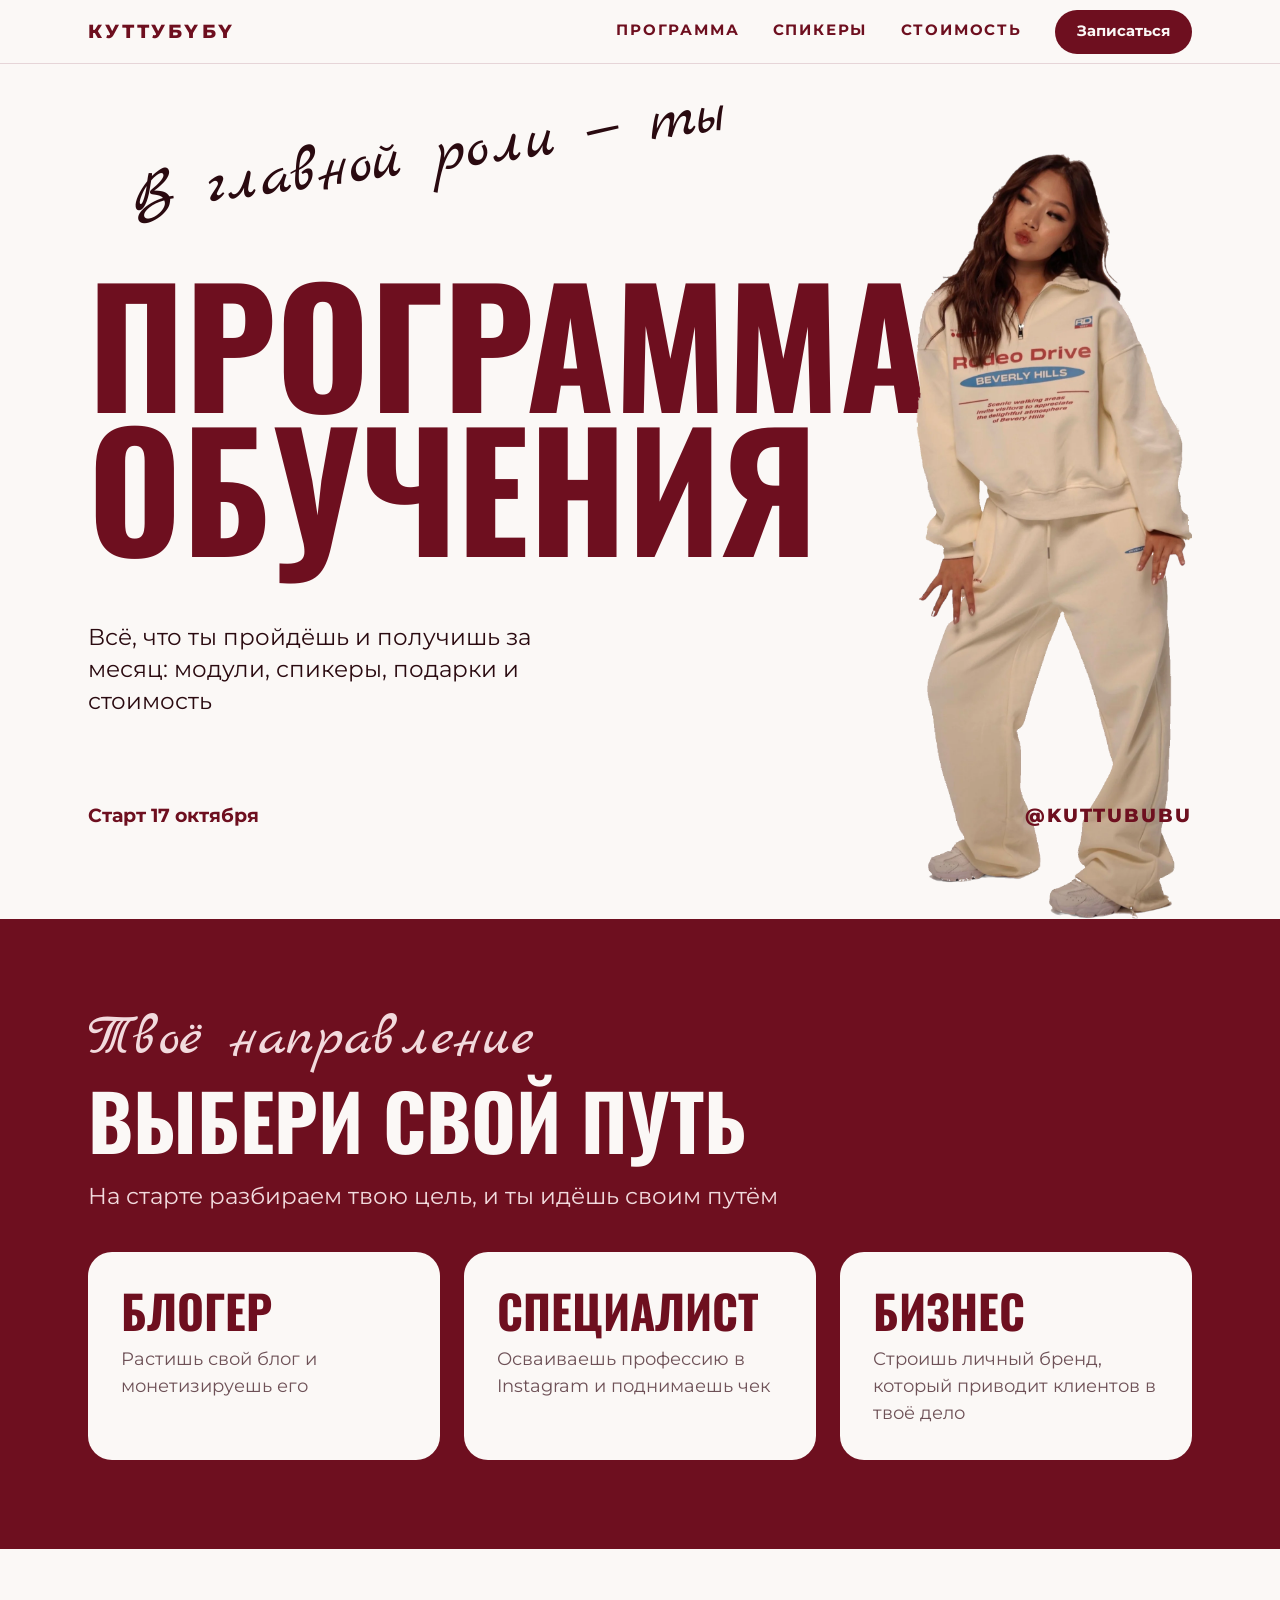
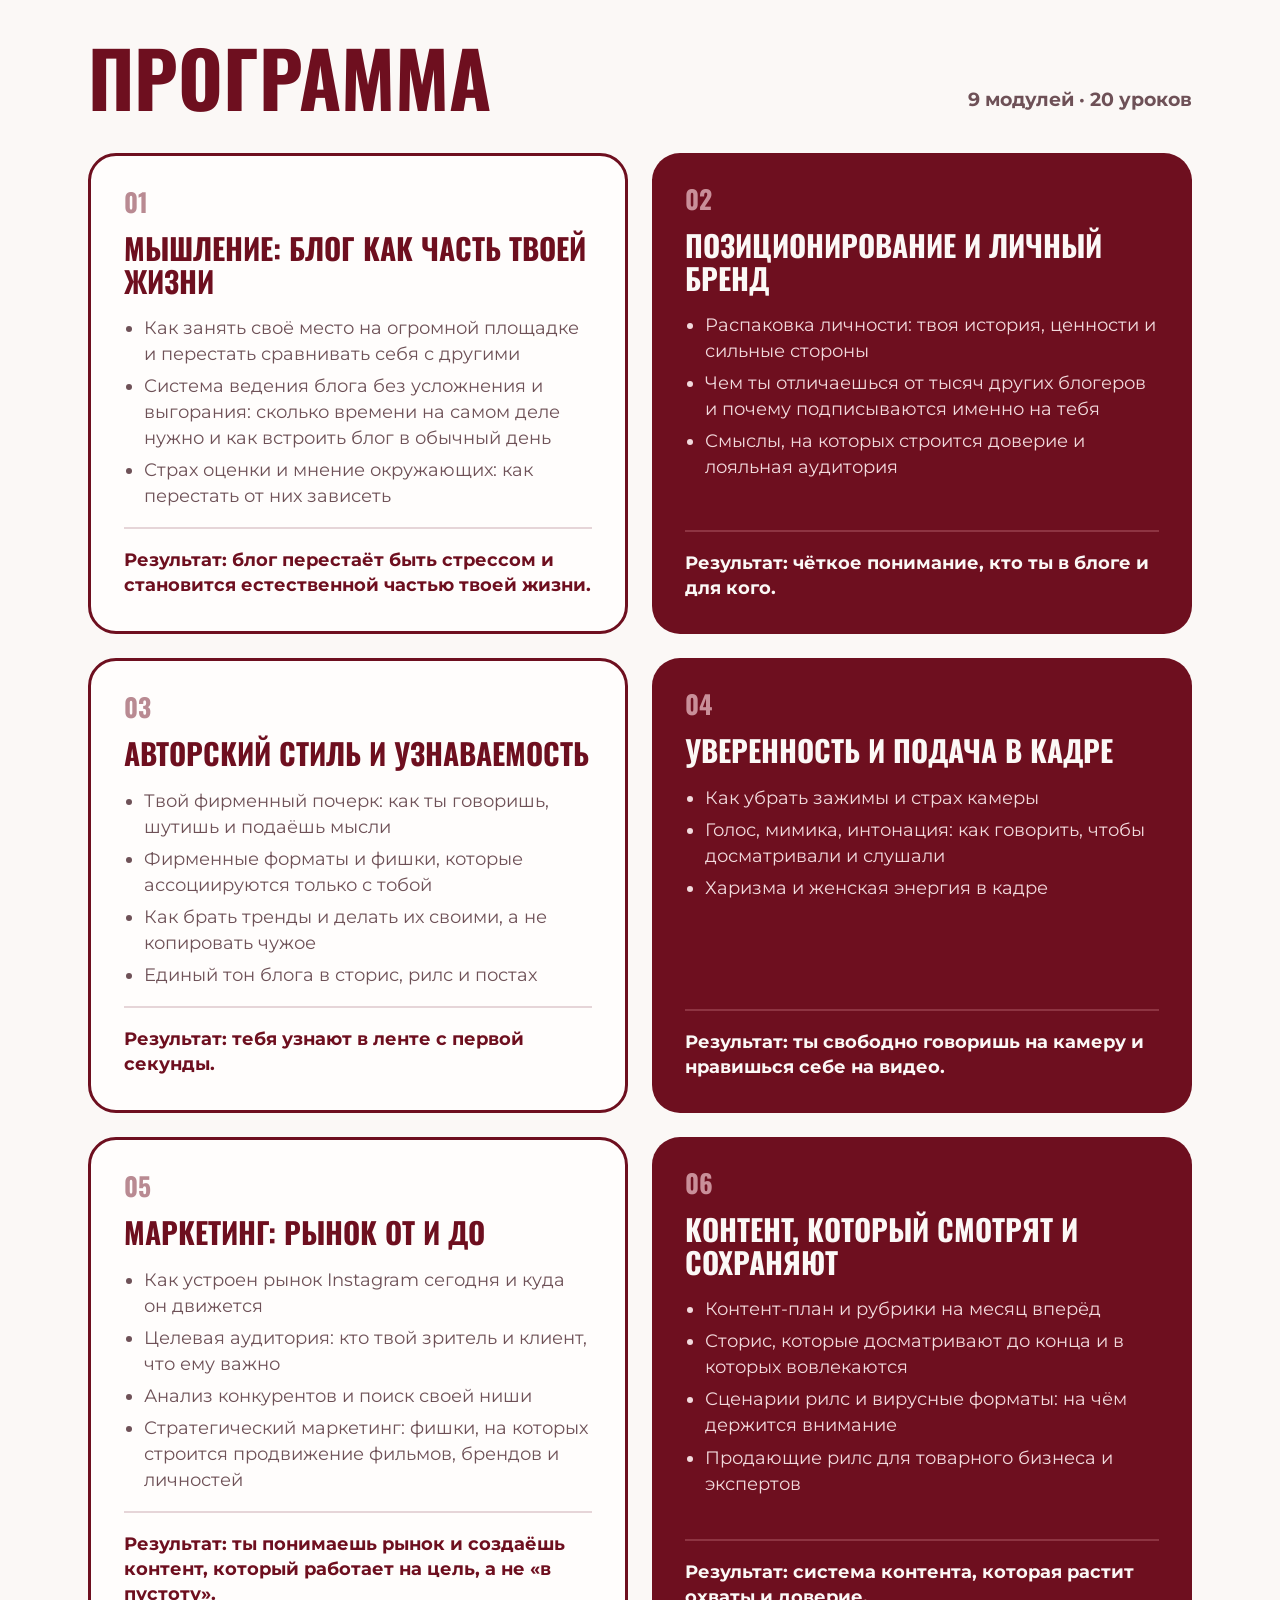
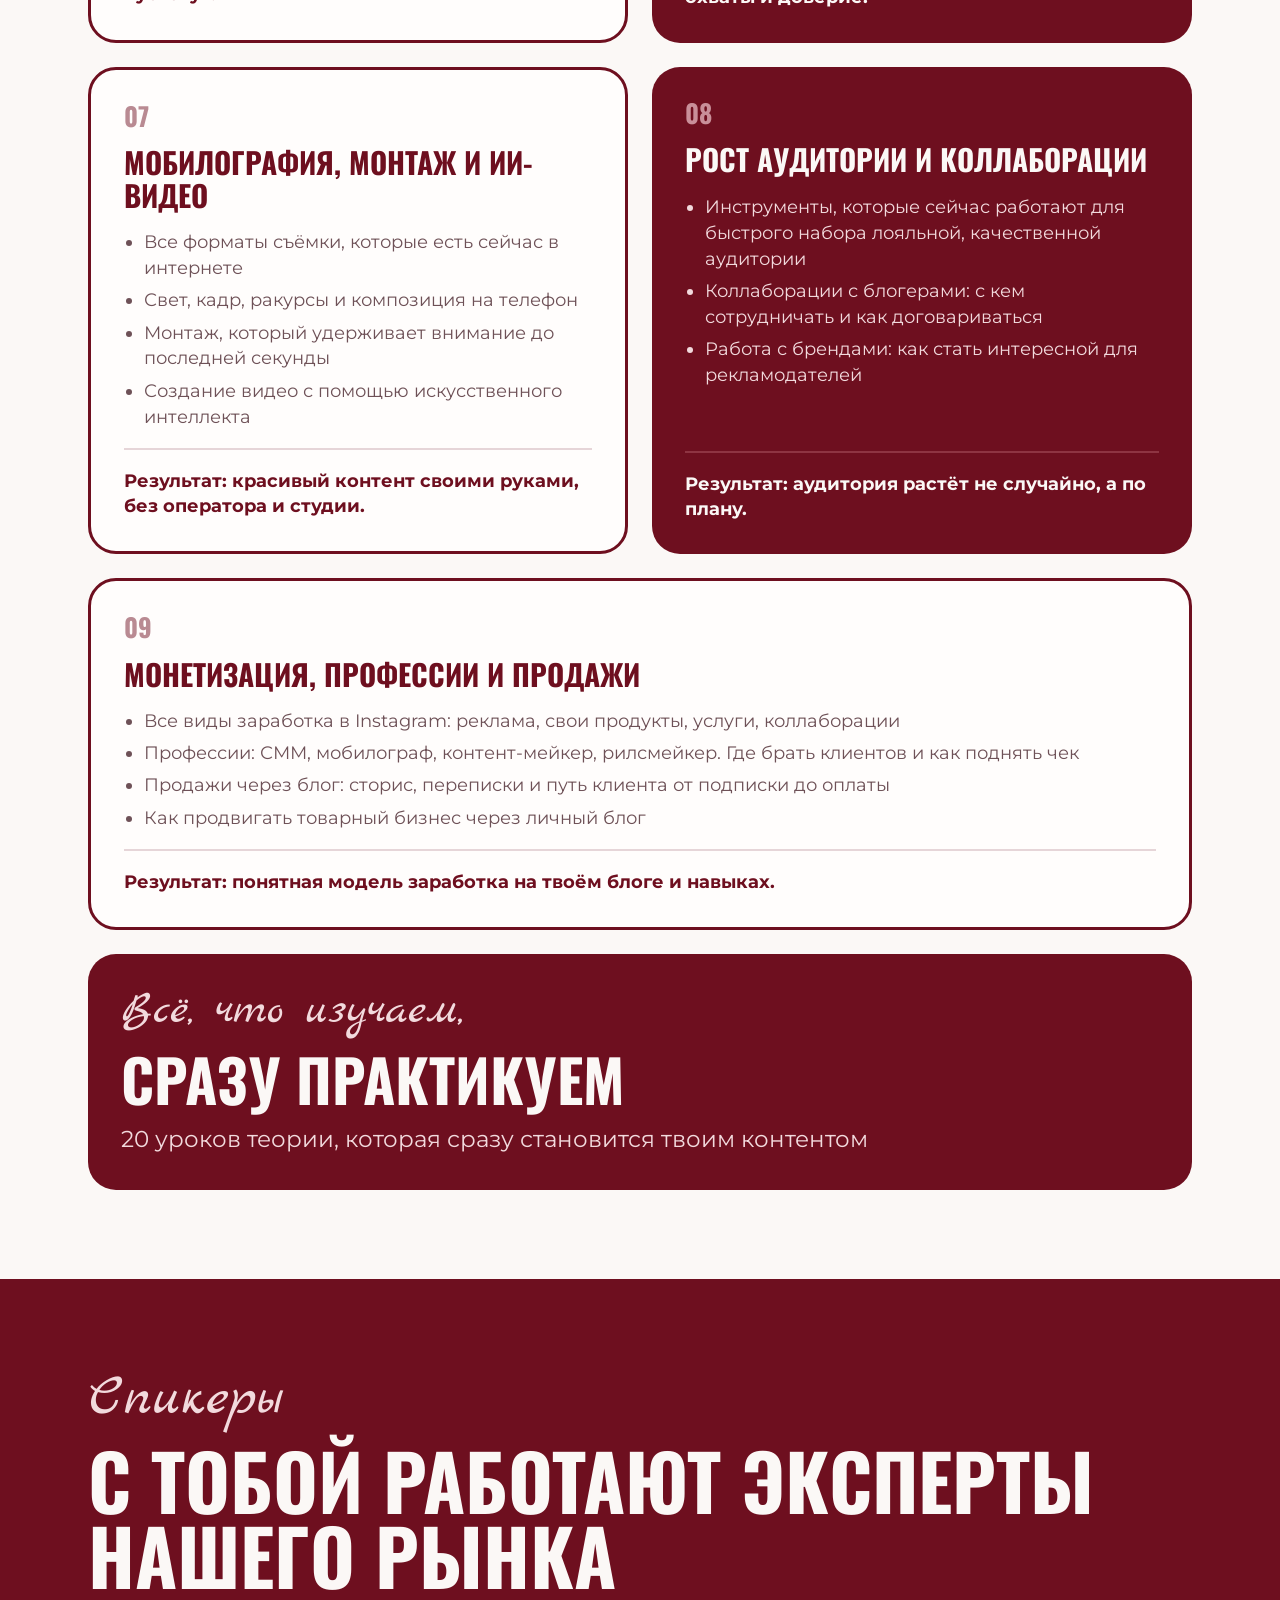
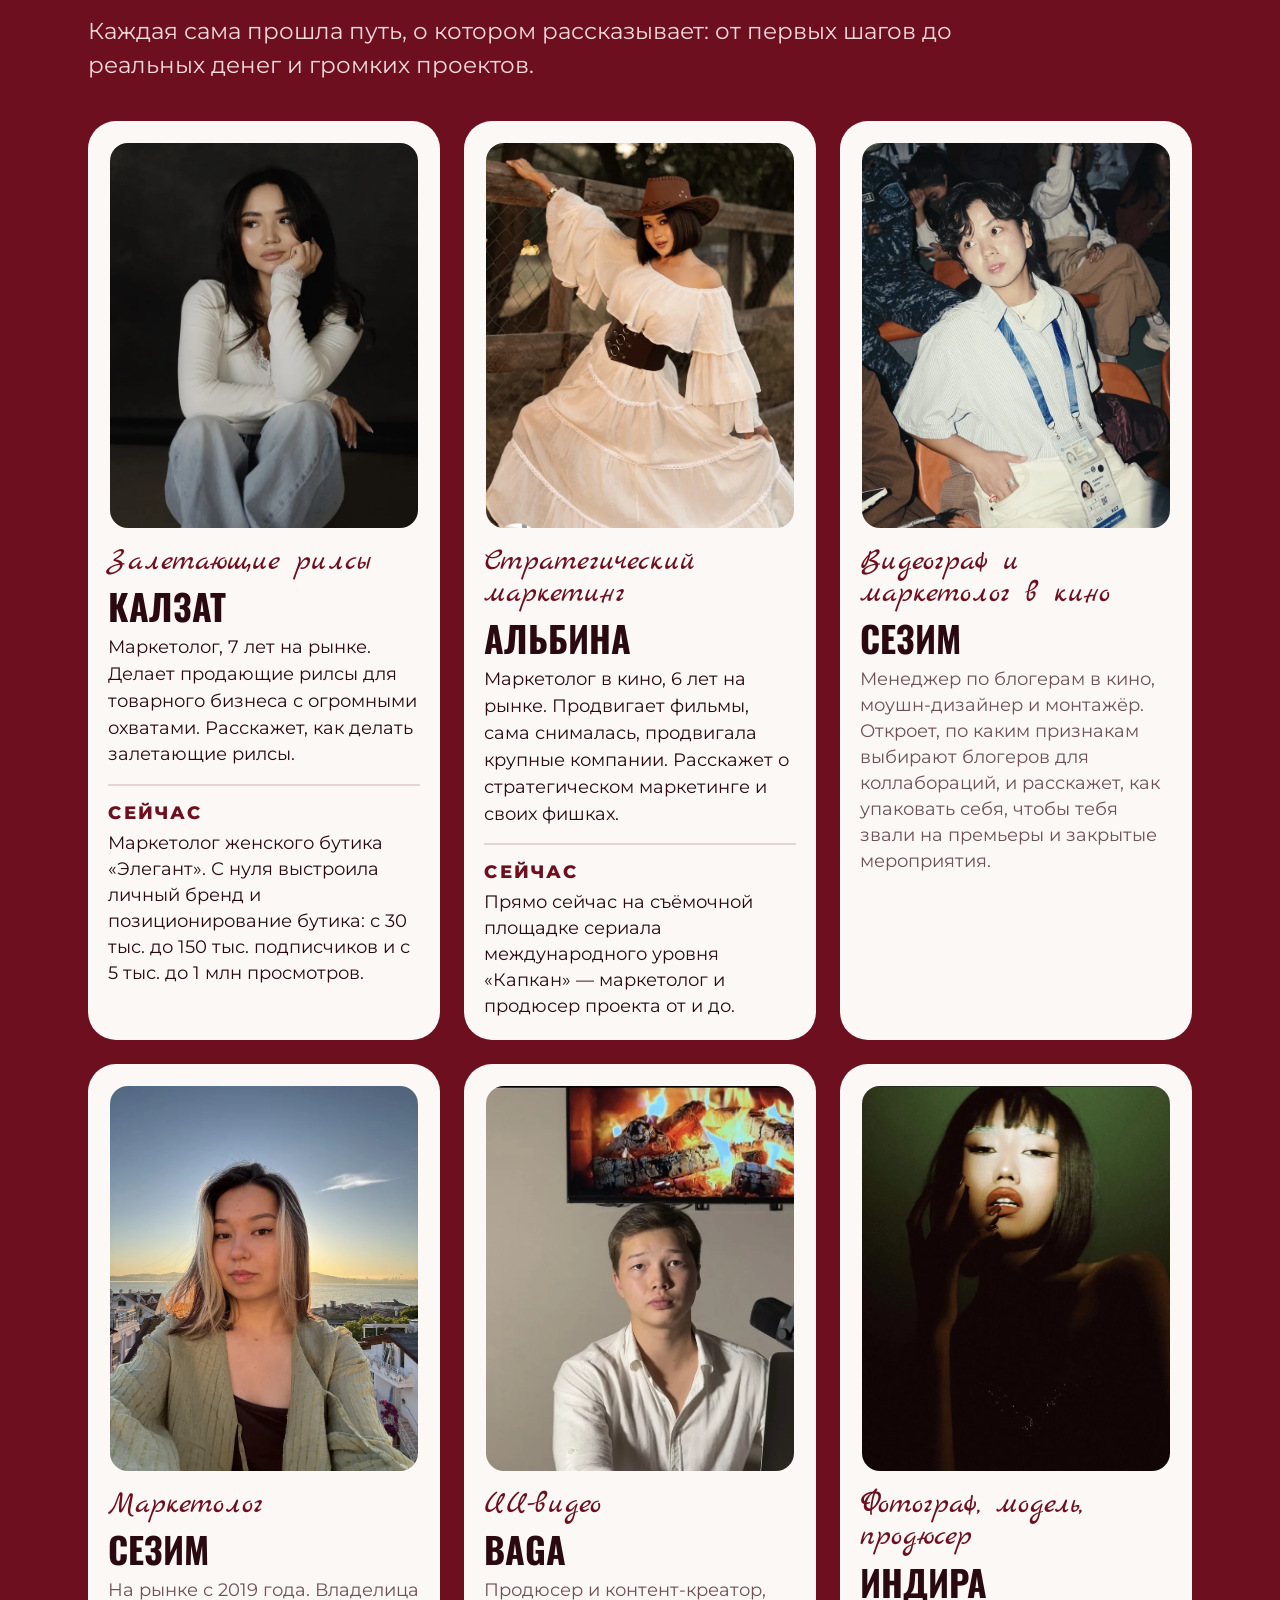
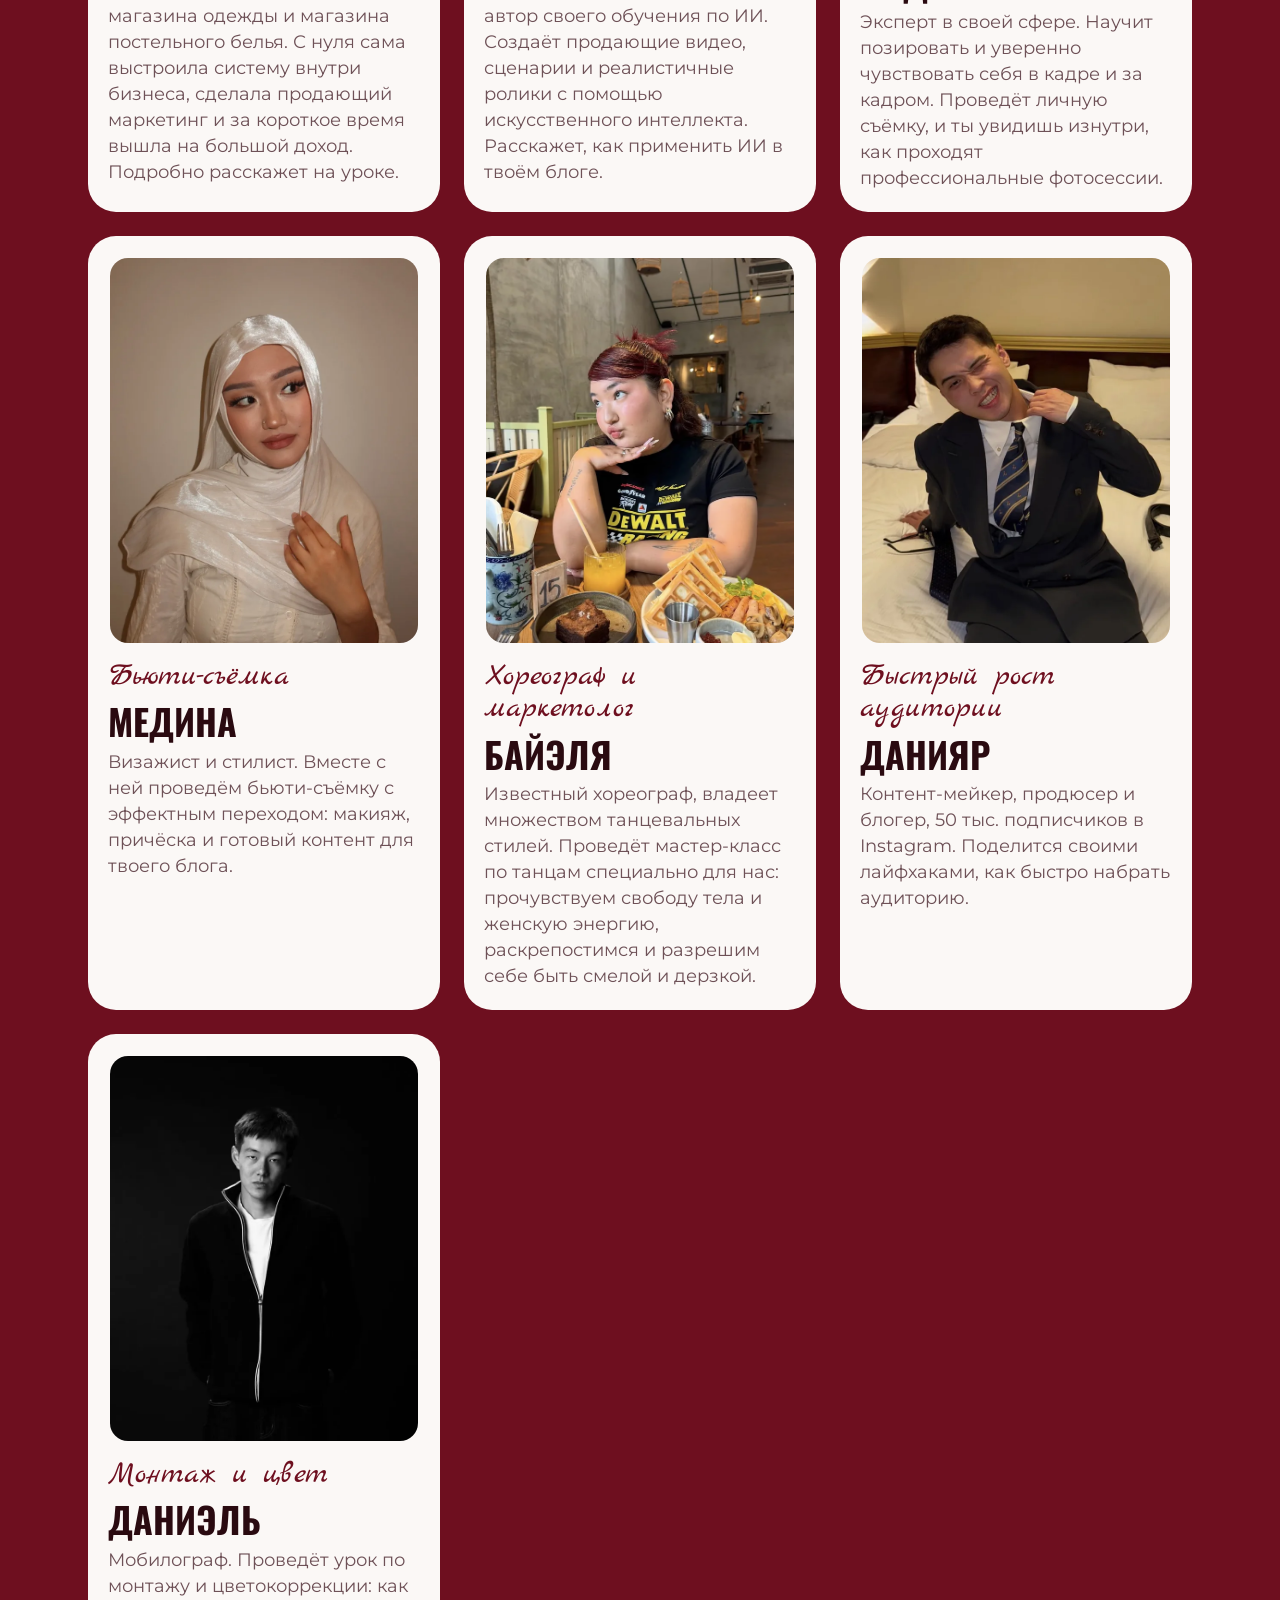
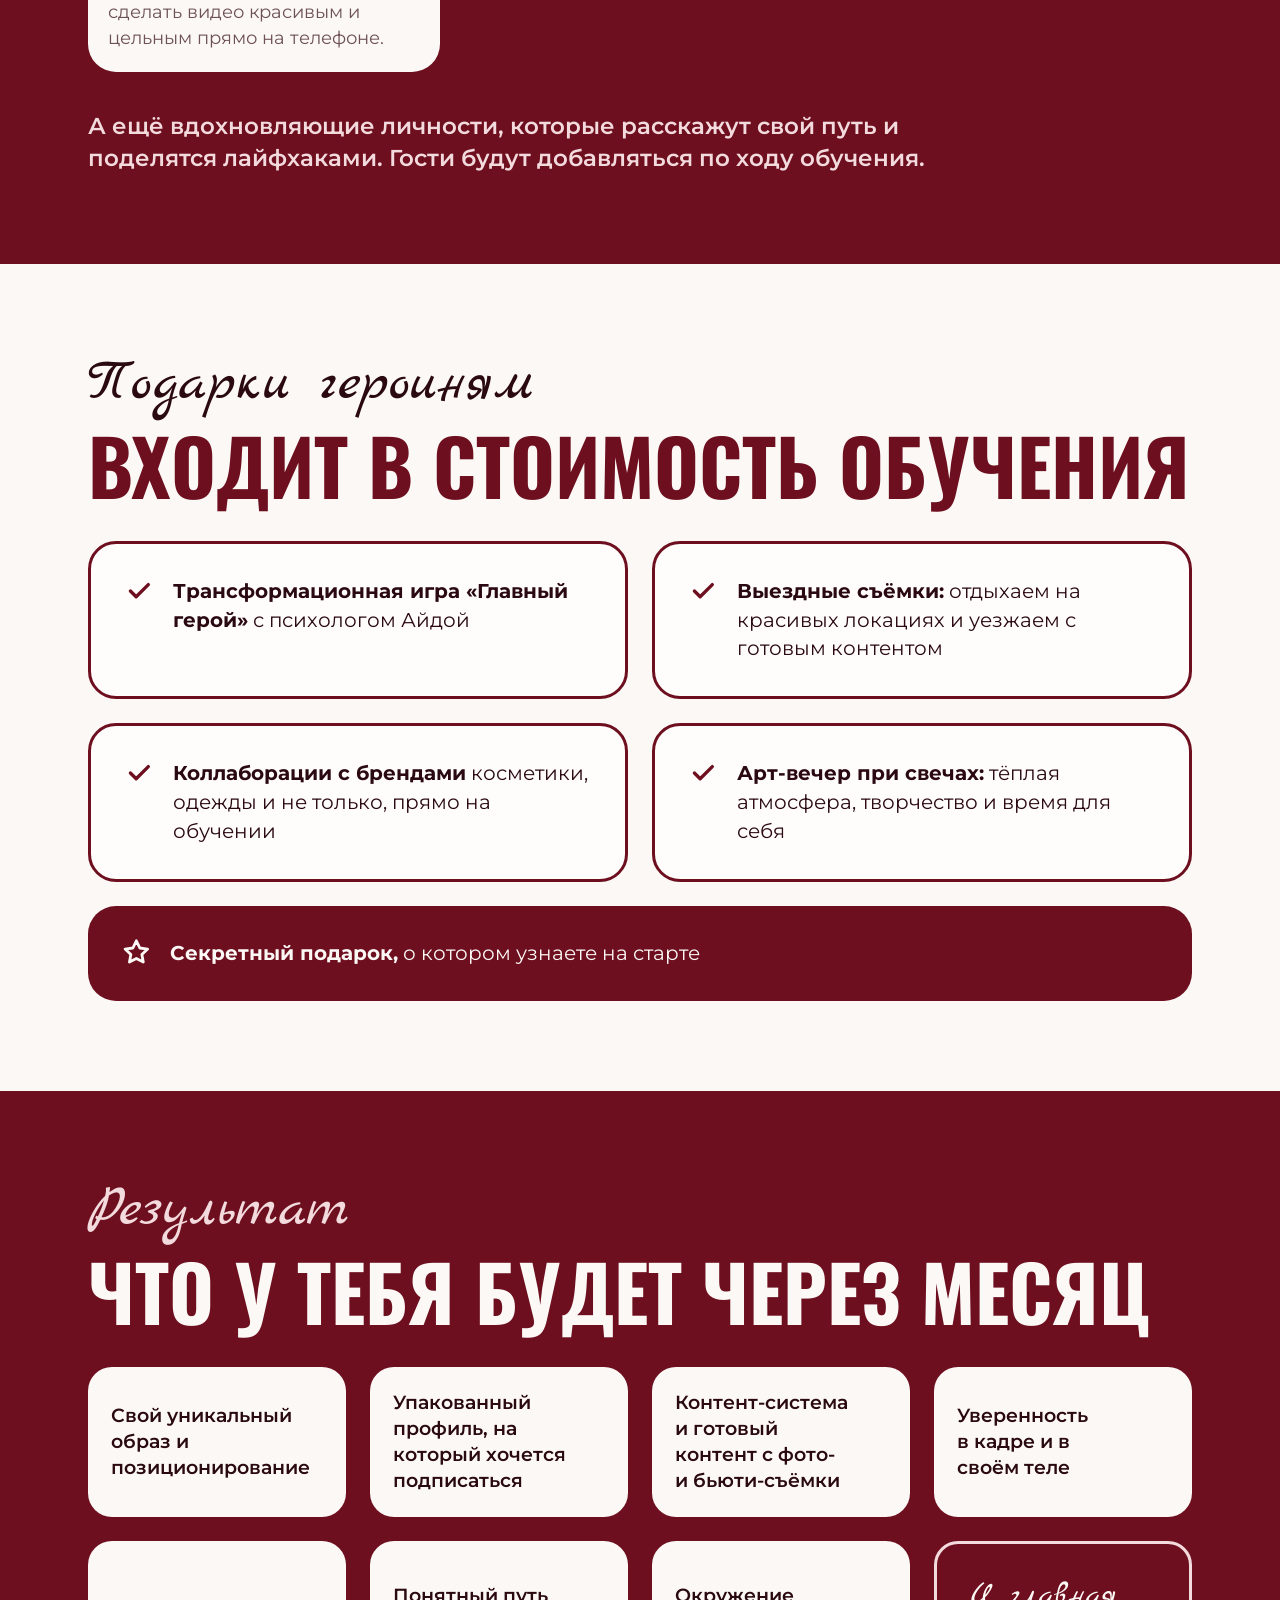
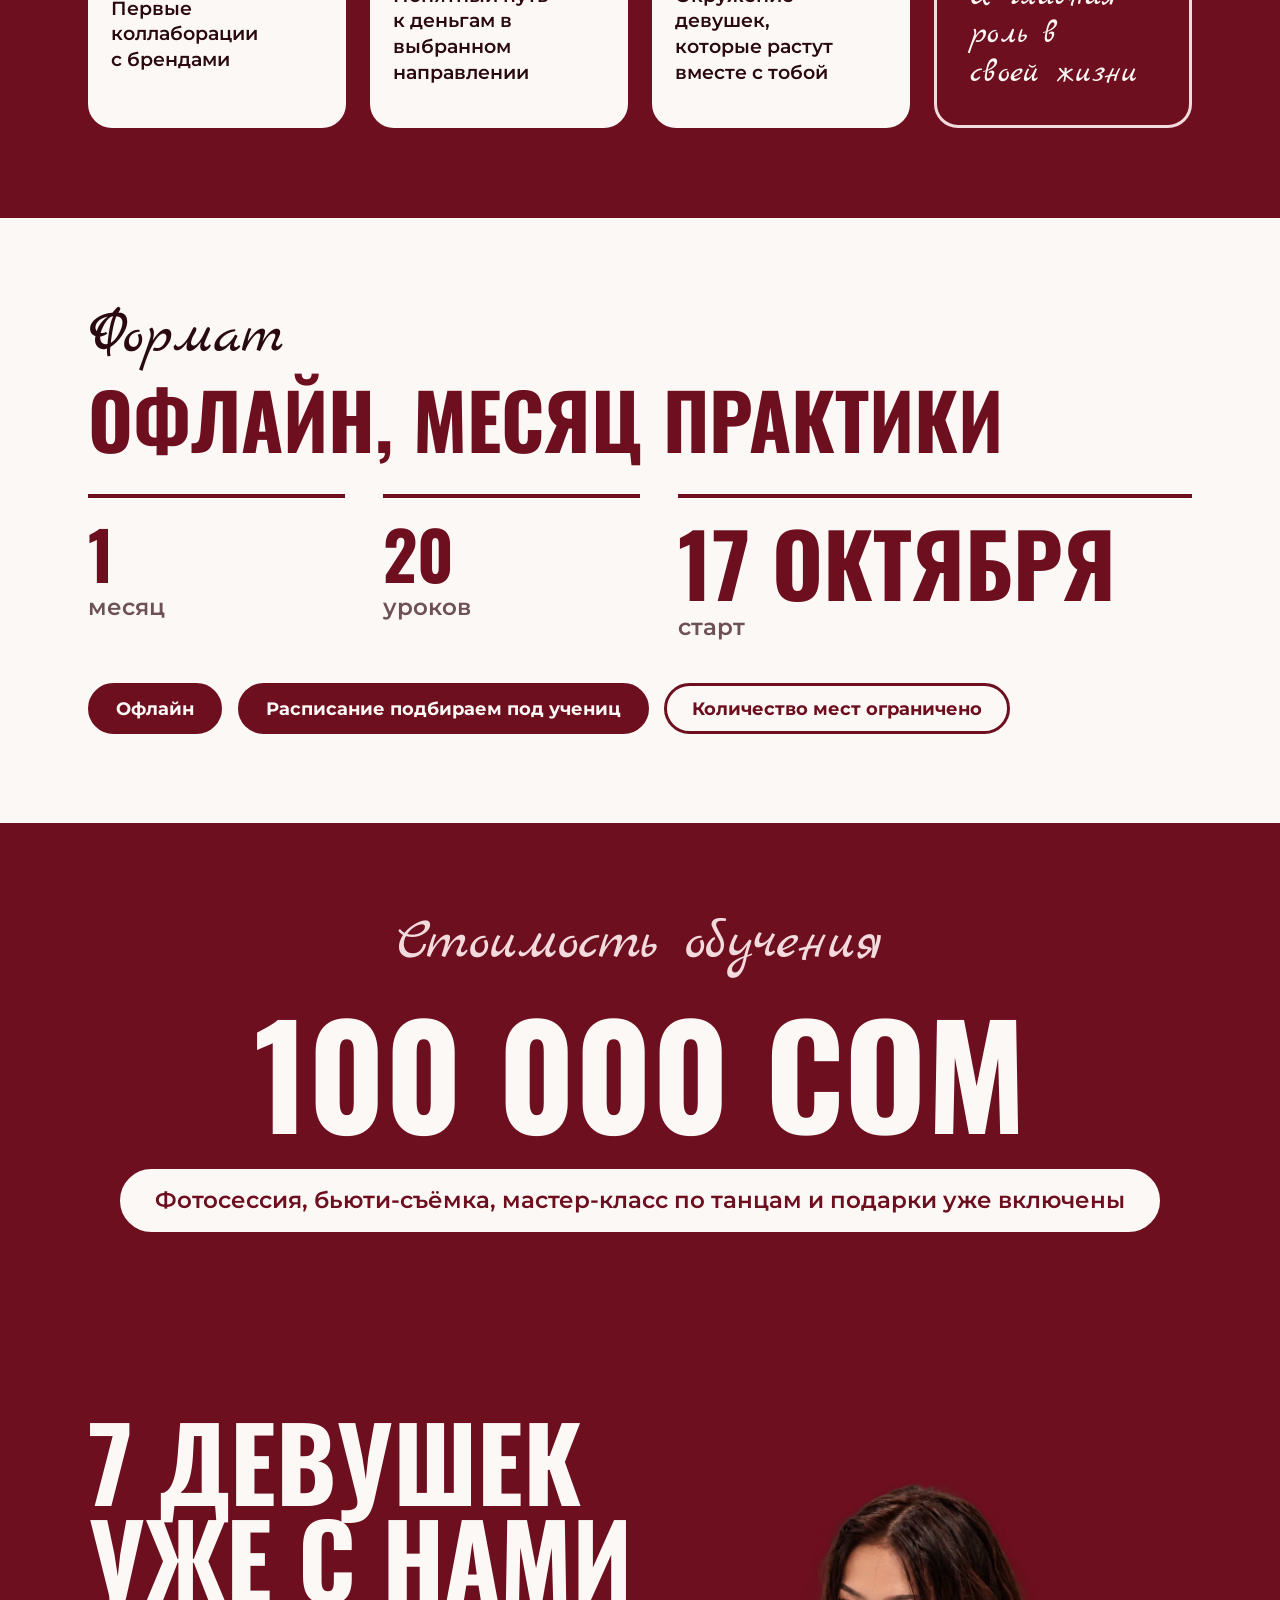
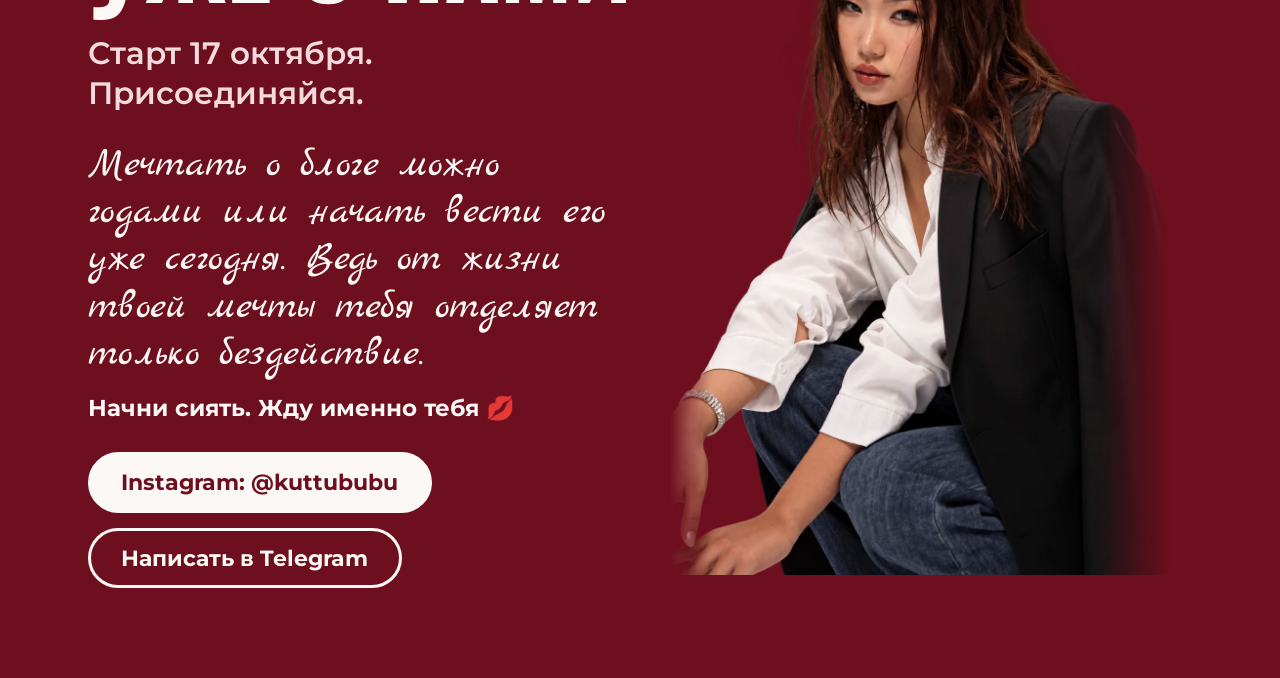
==== commit 3cf2e8cd: "asd" ====
--- a/program.html
+++ b/program.html
@@ -192,12 +192,14 @@
     <p class="script">Залетающие рилсы</p>
     <h3 class="h3">Калзат</h3>
     <p>Маркетолог, 7 лет на рынке. Делает продающие рилсы для товарного бизнеса с огромными охватами. Расскажет, как делать залетающие рилсы.</p>
+    <p class="speaker__now"><b>Сейчас</b> Маркетолог женского бутика «Элегант». С нуля выстроила личный бренд и позиционирование бутика: с 30 тыс. до 150 тыс. подписчиков и с 5 тыс. до 1 млн просмотров.</p>
    </article>
    <article class="card--milk speaker" role="listitem">
     <figure class="photo"><img src="assets/img/speaker-albina.webp" alt="Альбина" loading="lazy"><span class="photo__ph">[Фото: Альбина]</span></figure>
     <p class="script">Стратегический маркетинг</p>
     <h3 class="h3">Альбина</h3>
     <p>Маркетолог в кино, 6 лет на рынке. Продвигает фильмы, сама снималась, продвигала крупные компании. Расскажет о стратегическом маркетинге и своих фишках.</p>
+    <p class="speaker__now"><b>Сейчас</b> Прямо сейчас на съёмочной площадке сериала международного уровня «Капкан» — маркетолог и продюсер проекта от и до.</p>
    </article>
    <article class="card--milk speaker" role="listitem">
     <figure class="photo"><img src="assets/img/speaker-sezim-video.webp" alt="Сезим, видеограф" loading="lazy"><span class="photo__ph">[Фото: Сезим, видеограф]</span></figure>
@@ -282,7 +284,7 @@
    <div class="card card--milk result"><p>Контент-система и готовый контент с фото- и бьюти-съёмки</p></div>
    <div class="card card--milk result"><p>Уверенность в кадре и в своём теле</p></div>
    <div class="card card--milk result"><p>Первые коллаборации с брендами</p></div>
-   <div class="card card--milk result"><p>Понятный путь к деньгам в выбранном треке</p></div>
+   <div class="card card--milk result"><p>Понятный путь к деньгам в выбранном направлении</p></div>
    <div class="card card--milk result"><p>Окружение девушек, которые растут вместе с тобой</p></div>
    <div class="card card--rose-line result--note"><p>И главная роль в своей жизни</p></div>
   </div>
--- a/assets/css/site.css
+++ b/assets/css/site.css
@@ -214,6 +214,8 @@
 .speaker .script{font-size:clamp(26px,2.4vw,38px);color:var(--bordo)!important}
 .speaker .h3{font-size:clamp(28px,2.8vw,44px);line-height:1}
 .speaker p:last-child{color:var(--muted);line-height:1.45}
+.speaker p.speaker__now{margin-top:6px;padding-top:14px;border-top:2px solid var(--line);color:var(--ink);line-height:1.45}
+.speaker__now b{display:block;font-weight:800;text-transform:uppercase;letter-spacing:.12em;color:var(--bordo);margin-bottom:4px}
 .speakers-note{margin-top:var(--head-gap);font-weight:600;font-size:var(--fs-lead);line-height:1.4;max-width:62ch}
 @media (min-width:600px){
  .speakers{display:grid;grid-template-columns:repeat(2,minmax(0,1fr));overflow:visible;margin-inline:0;padding:0}
@@ -285,12 +287,19 @@
 .doors{display:grid;gap:var(--gap);grid-template-columns:1fr}
 @media (min-width:900px){.doors{grid-template-columns:repeat(2,minmax(0,1fr))}}
 .door{display:flex;flex-direction:column;gap:clamp(14px,1.6vw,24px)}
-.door .script{font-size:clamp(32px,3.2vw,52px)}
-.door.card--milk .script{color:var(--bordo)}
+#doors .head .script{font-size:clamp(28px,3vw,52px);line-height:1.1}
+.door .h3{font-size:clamp(28px,2.6vw,44px);color:var(--bordo)}
+.door--dark{background:var(--ink)}
+.door--dark .h3{color:var(--milk)}
+.door--dark ul{color:var(--rose)}
+.door.card--milk ul{color:var(--ink);font-weight:500}
 .door ul{list-style:none;padding:0;font-weight:600;font-size:clamp(17px,1.5vw,22px);line-height:1.35}
 .door li{position:relative;padding-left:1.3em;margin-bottom:.7em}
 .door li::before{content:"";position:absolute;left:0;top:.42em;width:.55em;height:.55em;border-radius:50%;background:currentColor;opacity:.45}
 .doors-note{margin-top:var(--head-gap);font-weight:600;font-size:var(--fs-lead);line-height:1.4;max-width:52ch}
+.doors-note--line{display:flex;flex-direction:column;gap:6px;border-left:6px solid var(--rose);padding-left:clamp(18px,2vw,36px);max-width:none}
+.doors-note--line p:first-child{font-weight:700}
+.doors-note--line .soft{font-weight:400}
 
 /* ---------- Знакомство: что пройдём ---------- */
 .outline{list-style:none;padding:0;display:grid;gap:var(--gap);grid-template-columns:1fr;counter-reset:none}
@@ -299,14 +308,18 @@
 .outline li{display:flex;align-items:center;gap:clamp(14px,1.4vw,20px);margin:0;padding:clamp(18px,1.8vw,28px);border-radius:var(--r-sm)}
 .outline .module__n{flex:none;color:var(--num)}
 .outline .h3{color:var(--bordo);font-size:clamp(19px,1.7vw,26px)}
+.outline .card--bordo .module__n{color:var(--num-dark)}
+.outline .card--bordo .h3{color:var(--milk)}
 .outline-foot{display:flex;flex-wrap:wrap;align-items:center;justify-content:space-between;gap:var(--gap);margin-top:var(--head-gap)}
 .outline-foot p{font-weight:600;font-size:var(--fs-lead);line-height:1.4;max-width:46ch}
 
 /* ---------- Знакомство: наставничество ---------- */
 .mentor{display:grid;gap:var(--gap);grid-template-columns:1fr}
 @media (min-width:768px){.mentor{grid-template-columns:repeat(2,minmax(0,1fr))}}
-.mentor .card{display:flex;flex-direction:column;gap:10px}
-.mentor .num{color:var(--bordo);font-size:clamp(64px,8vw,128px)}
+.mentor .card{display:flex;align-items:center;gap:clamp(18px,2.4vw,32px)}
+.mentor .card > div{display:flex;flex-direction:column;gap:8px;min-width:0}
+.mentor .num{flex:none;color:var(--bordo);font-size:clamp(56px,7vw,128px)}
+.mentor-note{margin-top:var(--head-gap);color:var(--milk)!important;font-size:clamp(28px,3vw,52px);line-height:1.1}
 .mentor .h3{color:var(--bordo)}
 .mentor p:last-child{color:var(--muted)}
 
